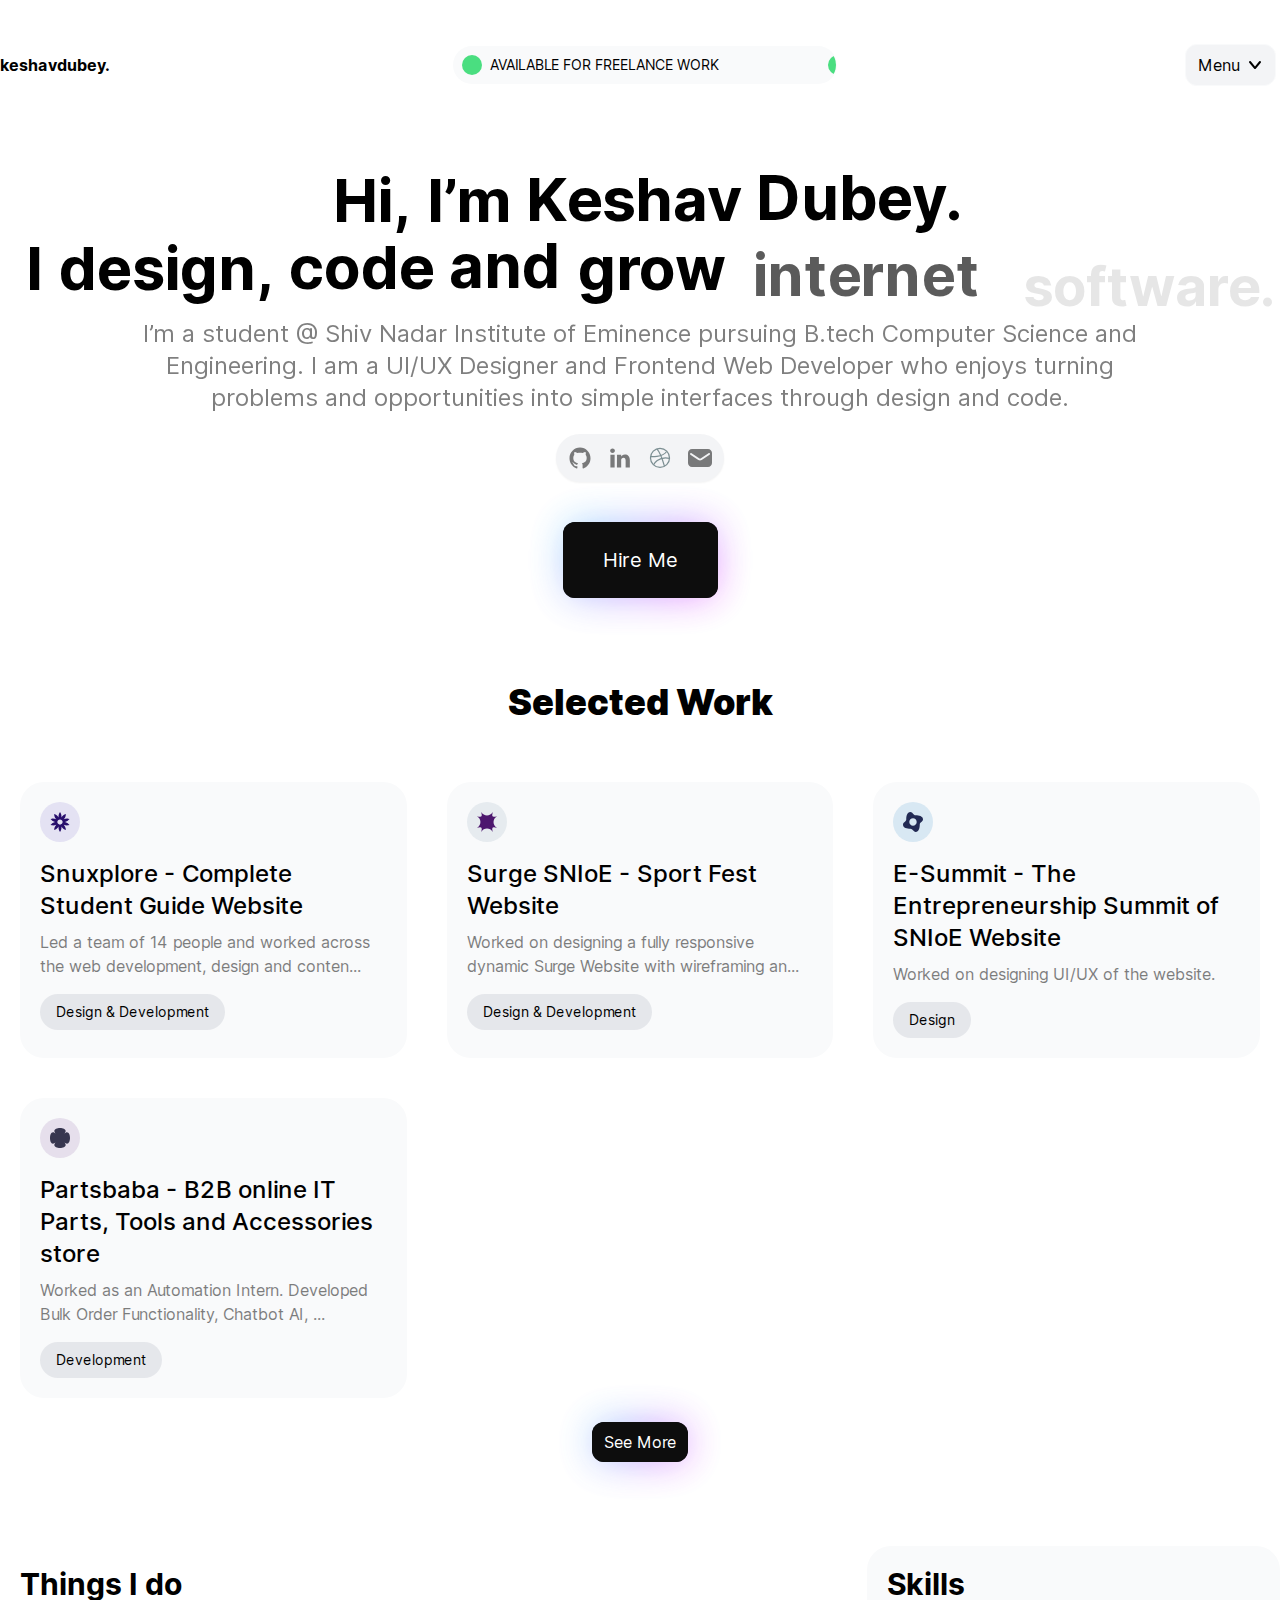
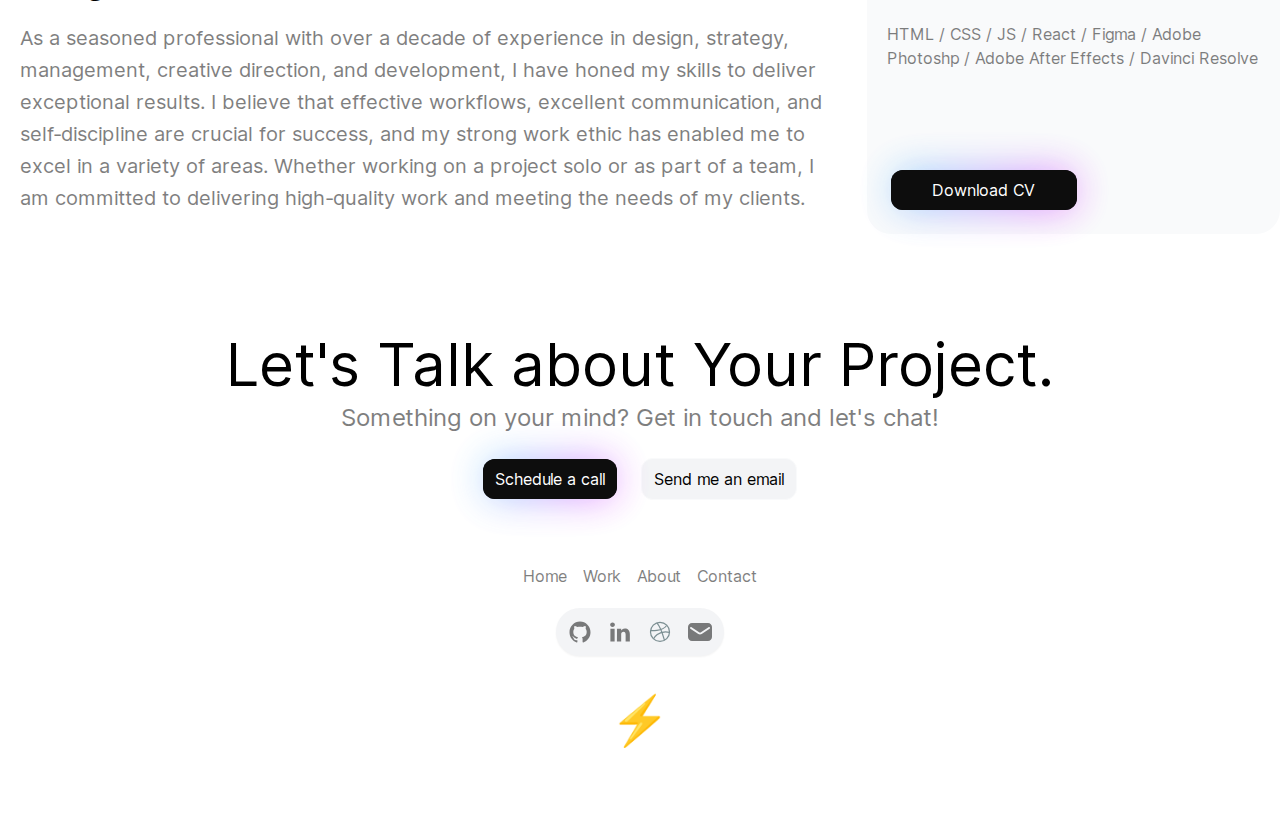
==== index.html @ 6e3e7195 "Initialising Commit" ====
<!DOCTYPE html>
<html>
  <meta http-equiv="content-type" content="text/html;charset=UTF-8" />
  <head>
    <meta charset="utf-8" />
    <meta name="viewport" content="width=device-width" />
    <title>Keshav Dubey - Design + Code</title>
    <meta property="og:title" content="Keshav Dubey" />
    <meta
      name="description"
      content="I’m a student @ Shiv Nadar Institute of Eminence pursuing B.tech Computer Science and Engineering. I am a UI/UX Designer and Frontend Web Developer who
      enjoys turning problems and opportunities into simple
      interfaces through design and code."
    />
    <meta name="next-head-count" content="5" />
    <link
      rel="preload"
      href="_next/static/media/2aaf0723e720e8b9.p.woff2"
      as="font"
      type="font/woff2"
      crossorigin="anonymous"
    />
    <link
      rel="preload"
      href="_next/static/css/9f8dbeed7d5cc88d.css"
      as="style"
    />
    <link
      rel="stylesheet"
      href="_next/static/css/9f8dbeed7d5cc88d.css"
      data-n-g=""
    />
    <noscript data-n-css=""></noscript>
    <script
      defer=""
      nomodule=""
      src="_next/static/chunks/polyfills-c67a75d1b6f99dc8.js"
    ></script>
    <script
      src="_next/static/chunks/webpack-ee7e63bc15b31913.js"
      defer=""
    ></script>
    <script
      src="_next/static/chunks/framework-3b5a00d5d7e8d93b.js"
      defer=""
    ></script>
    <script
      src="_next/static/chunks/main-a455256c0236c590.js"
      defer=""
    ></script>
    <script
      src="_next/static/chunks/pages/_app-fb32df4ef5b4a274.js"
      defer=""
    ></script>
    <script src="_next/static/chunks/346-517f8d51445f7635.js" defer=""></script>
    <script src="_next/static/chunks/491-e33d1e95df266331.js" defer=""></script>
    <script src="_next/static/chunks/419-c1e1b5a2470d8ff0.js" defer=""></script>
    <script
      src="_next/static/chunks/pages/index-503e84bb89934939.js"
      defer=""
    ></script>
    <script
      src="_next/static/gSMK7bTV89_rZ0erUIJbm/_buildManifest.js"
      defer=""
    ></script>
    <script
      src="_next/static/gSMK7bTV89_rZ0erUIJbm/_ssgManifest.js"
      defer=""
    ></script>
  </head>
  <body>
    <div id="__next">
      <main class="__className_9c9965">
        <div class="container mx-auto max-w-7xl my-10">
          <div class="flex items-center justify-between px-2 xl:px-0">
            <a class="font-bold" href="index.html">keshavdubey.</a>
            <div class="w-96 hidden md:block"></div>
            <div class="relative">
              <button
                class="m-1 px-3 py-2 rounded-xl flex items-center justify-center border border-gray-50 bg-gray-100 hover:bg-gray-200 hover:border-gray-100 active:border-gray-300 relative"
              >
                Menu<!-- -->
                <img class="h-4 ml-2" src="icons/arrow-down.svg" alt="down" />
              </button>
            </div>
          </div>
          <div class="my-5">
            <div class="mt-20">
              <div class="p-2 md:p-0 flex flex-col items-center">
                <div class="flex flex-col items-center md:hidden">
                  <div
                    class="flex flex-row items-center text-center text-2xl font-bold"
                    style="opacity: 0"
                  >
                    <span
                      class="ml-1 md:ml-1 xl:ml-4 ml-2"
                      style="
                        opacity: 0;
                        transform: translateX(10px) translateY(10px) scale(0.9)
                          translateZ(0);
                      "
                      >Hi,</span
                    ><span
                      class="ml-1 md:ml-1 xl:ml-4 ml-2"
                      style="
                        opacity: 0;
                        transform: translateX(10px) translateY(10px) scale(0.9)
                          translateZ(0);
                      "
                      >I’m</span
                    ><span
                      class="ml-1 md:ml-1 xl:ml-4 ml-2"
                      style="
                        opacity: 0;
                        transform: translateX(10px) translateY(10px) scale(0.9)
                          translateZ(0);
                      "
                      >Keshav</span
                    ><span
                      class="ml-1 md:ml-1 xl:ml-4 ml-2"
                      style="
                        opacity: 0;
                        transform: translateX(10px) translateY(10px) scale(0.9)
                          translateZ(0);
                      "
                      >Dubey.</span
                    >
                  </div>
                  <div
                    class="flex flex-row items-center text-center text-2xl font-bold"
                    style="opacity: 0"
                  >
                    <span
                      class="ml-1 md:ml-1 xl:ml-4 ml-2"
                      style="
                        opacity: 0;
                        transform: translateX(10px) translateY(10px) scale(0.9)
                          translateZ(0);
                      "
                      >I</span
                    ><span
                      class="ml-1 md:ml-1 xl:ml-4 ml-2"
                      style="
                        opacity: 0;
                        transform: translateX(10px) translateY(10px) scale(0.9)
                          translateZ(0);
                      "
                      >design,</span
                    ><span
                      class="ml-1 md:ml-1 xl:ml-4 ml-2"
                      style="
                        opacity: 0;
                        transform: translateX(10px) translateY(10px) scale(0.9)
                          translateZ(0);
                      "
                      >code</span
                    ><span
                      class="ml-1 md:ml-1 xl:ml-4 ml-2"
                      style="
                        opacity: 0;
                        transform: translateX(10px) translateY(10px) scale(0.9)
                          translateZ(0);
                      "
                      >and</span
                    >
                  </div>
                  <div
                    class="flex flex-row items-center text-center text-2xl font-bold"
                    style="opacity: 0"
                  >
                    <span
                      class="ml-1 md:ml-1 xl:ml-4 ml-2"
                      style="
                        opacity: 0;
                        transform: translateX(10px) translateY(10px) scale(0.9)
                          translateZ(0);
                      "
                      >grow</span
                    ><span
                      class="ml-1 md:ml-1 xl:ml-4 ml-2"
                      style="
                        opacity: 0;
                        transform: translateX(10px) translateY(10px) scale(0.9)
                          translateZ(0);
                      "
                      >internet</span
                    ><span
                      class="ml-1 md:ml-1 xl:ml-4 ml-2"
                      style="
                        opacity: 0;
                        transform: translateX(10px) translateY(10px) scale(0.9)
                          translateZ(0);
                      "
                      >software.</span
                    >
                  </div>
                </div>
                <div
                  class="flex flex-row items-center hidden md:flex text-center text-md md:text-2xl lg:text-3xl xl:text-6xl font-bold"
                  style="opacity: 0"
                >
                  <span
                    class="ml-1 md:ml-1 xl:ml-4 ml-2 xl:ml-4"
                    style="
                      opacity: 0;
                      transform: translateX(20px) translateY(20px) scale(0.9)
                        translateZ(0);
                    "
                    >Hi,</span
                  ><span
                    class="ml-1 md:ml-1 xl:ml-4 ml-2 xl:ml-4"
                    style="
                      opacity: 0;
                      transform: translateX(20px) translateY(20px) scale(0.9)
                        translateZ(0);
                    "
                    >I’m</span
                  ><span
                    class="ml-1 md:ml-1 xl:ml-4 ml-2 xl:ml-4"
                    style="
                      opacity: 0;
                      transform: translateX(20px) translateY(20px) scale(0.9)
                        translateZ(0);
                    "
                    >Keshav</span
                  ><span
                    class="ml-1 md:ml-1 xl:ml-4 ml-2 xl:ml-4"
                    style="
                      opacity: 0;
                      transform: translateX(20px) translateY(20px) scale(0.9)
                        translateZ(0);
                    "
                    >Dubey.</span
                  >
                </div>
                <div
                  class="flex flex-row items-center hidden md:flex xs:text-md md:mt-2 text-center text-md md:text-2xl lg:text-3xl xl:text-6xl font-bold"
                  style="opacity: 0"
                >
                  <span
                    class="ml-1 md:ml-1 xl:ml-4 ml-2 xl:ml-4"
                    style="
                      opacity: 0;
                      transform: translateX(20px) translateY(20px) scale(0.9)
                        translateZ(0);
                    "
                    >I</span
                  ><span
                    class="ml-1 md:ml-1 xl:ml-4 ml-2 xl:ml-4"
                    style="
                      opacity: 0;
                      transform: translateX(20px) translateY(20px) scale(0.9)
                        translateZ(0);
                    "
                    >design,</span
                  ><span
                    class="ml-1 md:ml-1 xl:ml-4 ml-2 xl:ml-4"
                    style="
                      opacity: 0;
                      transform: translateX(20px) translateY(20px) scale(0.9)
                        translateZ(0);
                    "
                    >code</span
                  ><span
                    class="ml-1 md:ml-1 xl:ml-4 ml-2 xl:ml-4"
                    style="
                      opacity: 0;
                      transform: translateX(20px) translateY(20px) scale(0.9)
                        translateZ(0);
                    "
                    >and</span
                  ><span
                    class="ml-1 md:ml-1 xl:ml-4 ml-2 xl:ml-4"
                    style="
                      opacity: 0;
                      transform: translateX(20px) translateY(20px) scale(0.9)
                        translateZ(0);
                    "
                    >grow</span
                  ><span
                    class="ml-1 md:ml-1 xl:ml-4 ml-2 xl:ml-4"
                    style="
                      opacity: 0;
                      transform: translateX(20px) translateY(20px) scale(0.9)
                        translateZ(0);
                    "
                    >internet</span
                  ><span
                    class="ml-1 md:ml-1 xl:ml-4 ml-2 xl:ml-4"
                    style="
                      opacity: 0;
                      transform: translateX(20px) translateY(20px) scale(0.9)
                        translateZ(0);
                    "
                    >software.</span
                  >
                </div>
                <p
                  class="mt-2 xl:mt-5 text-md sm:text-sm md:text-md xl:text-2xl w-4/5 text-center opacity-50"
                >
                  I’m a student @ Shiv Nadar Institute of Eminence pursuing
                  B.tech Computer Science and Engineering. I am a UI/UX Designer
                  and Frontend Web Developer who enjoys turning problems and
                  opportunities into simple interfaces through design and code.
                </p>
                <ul
                  class="bg-gray-100 flex items-center justify-center p-1 rounded-3xl shadow-sm mt-5"
                >
                  <!--Github-->
                  <a
                    class="p-2"
                    target="_blank"
                    href="https://github.com/itskeshavdubey"
                  >
                    <img
                      class="h-6 opacity-50 transition-opacity duration-200 ease-in-out hover:opacity-100"
                      src="icons/github.svg"
                  /></a>
                  <!--LinkedIn-->
                  <a
                    class="p-2"
                    target="_blank"
                    href="https://www.linkedin.com/in/keshavdubey2025"
                  >
                    <img
                      class="h-6 opacity-50 transition-opacity duration-200 ease-in-out hover:opacity-100"
                      src="icons/linkedin.svg"
                  /></a>
                  <!--Dribbble-->
                  <a class="p-2" target="_blank" href="https://dribbble.com/">
                    <img
                      class="h-6 opacity-50 transition-opacity duration-200 ease-in-out hover:opacity-100"
                      src="icons/dribbble.svg"
                  /></a>
                  <!--Mail-->
                  <a class="p-2" target="_blank" href="mailto:kd479@snu.edu.in"
                    ><img
                      class="h-6 opacity-50 transition-opacity duration-200 ease-in-out hover:opacity-100"
                      src="icons/mail.svg"
                  /></a>
                </ul>
                <button
                  data-cal-link="https://cal.com/keshav-dubey-kyte4n/15min"
                  class="relative gradient-border m-1 px-3 py-2 rounded-xl flex items-center justify-center bg-black hover:bg-white hover:text-black opacity-95 hover:opacity-100 text-white mt-10 px-5 py-3 md:px-10 md:py-6 text-xl"
                >
                  Hire Me
                </button>
              </div>
            </div>
            <div class="text-center mt-20 flex flex-col items-center">
              <h2 class="text-4xl font-black">Selected Work</h2>
              <div class="mt-10 grid grid-cols-1 md:grid-cols-2 lg:grid-cols-3">
                <a
                  href="https://snuxplore.com/"
                  target="_blank"
                  class="p-5 m-5 flex flex-col items-start bg-gray-50 rounded-3xl cursor-pointer hover:bg-gray-100 text-left"
                  ><div size="40" color="EAEFE6" class="go434233147">
                    <span
                      name="Shape31"
                      color="69785E"
                      size="20"
                      role="img"
                      class="go3705623518"
                      ><svg viewBox="0 0 32 32" fill="none" width="20">
                        <path
                          fill-rule="evenodd"
                          clip-rule="evenodd"
                          d="M32 16.1074L16 0L0 16.1074H15.7867L0 32H32L16.2133 16.1074H32Z"
                          fill="currentColor"
                        ></path></svg
                    ></span>
                  </div>
                  <h3 class="text-2xl mt-4 font-medium">Snuxplore</h3>
                  <p class="mt-2 opacity-50 text-md">
                    Founder & Deputy Lead | Led a team of 14 people and worked
                    across the web development, design and content teams.
                  </p>
                  <span class="mt-4 text-sm py-2 px-4 bg-gray-200 rounded-3xl"
                    >Design &amp; Development</span
                  ></a
                ><a
                  href="https://redbrickai.com/"
                  target="_blank"
                  class="p-5 m-5 flex flex-col items-start bg-gray-50 rounded-3xl cursor-pointer hover:bg-gray-100 text-left"
                  ><div size="40" color="E7F9F3" class="go3274616715">
                    <span
                      name="Shape15"
                      color="3EA884"
                      size="20"
                      role="img"
                      class="go1709401635"
                      ><svg viewBox="0 0 32 32" fill="none" width="20">
                        <g clip-path="url(#clip0_1_4226)">
                          <path
                            fill-rule="evenodd"
                            clip-rule="evenodd"
                            d="M16.2566 0.137553C16.1323 -0.0696549 15.832 -0.0696548 15.7077 0.137554L12.6898 5.16932C12.6076 5.3063 12.4371 5.3617 12.2901 5.29919L6.89094 3.00231C6.66861 2.90772 6.42566 3.08423 6.44691 3.3249L6.96294 9.16959C6.97699 9.3287 6.87158 9.47378 6.71592 9.50959L0.997836 10.8249C0.762365 10.8791 0.66957 11.1647 0.828233 11.3469L4.68114 15.772C4.78602 15.8925 4.78602 16.0718 4.68114 16.1923L0.828233 20.6174C0.66957 20.7997 0.762366 21.0853 0.997837 21.1394L6.71592 22.4547C6.87158 22.4906 6.97699 22.6357 6.96294 22.7947L6.44691 28.6394C6.42566 28.8802 6.66861 29.0566 6.89094 28.9621L12.2901 26.6651C12.4371 26.6026 12.6076 26.6581 12.6898 26.795L15.7077 31.8267C15.832 32.0341 16.1323 32.0339 16.2566 31.8267L19.2746 26.795C19.3566 26.6581 19.5272 26.6026 19.6742 26.6651L25.0734 28.9621C25.2957 29.0566 25.5387 28.8802 25.5174 28.6394L25.0014 22.7947C24.9874 22.6357 25.0928 22.4906 25.2485 22.4547L30.9666 21.1394C31.2019 21.0853 31.2947 20.7997 31.1362 20.6174L27.2832 16.1923C27.1784 16.0718 27.1784 15.8925 27.2832 15.772L31.1362 11.3469C31.2947 11.1647 31.2019 10.8791 30.9666 10.8249L25.2485 9.50959C25.0928 9.47378 24.9874 9.3287 25.0014 9.16959L25.5174 3.3249C25.5387 3.08423 25.2957 2.90772 25.0734 3.00231L19.6742 5.29919C19.5272 5.3617 19.3566 5.3063 19.2746 5.16932L16.2566 0.137553ZM16 24C20.4182 24 24 20.4182 24 16C24 11.5817 20.4182 8.00001 16 8.00001C11.5817 8.00001 8 11.5817 8 16C8 20.4182 11.5817 24 16 24Z"
                            fill="currentColor"
                          ></path>
                        </g>
                        <defs>
                          <clipPath id="clip0_1_4226">
                            <rect width="32" height="32" fill="white"></rect>
                          </clipPath>
                        </defs></svg
                    ></span>
                  </div>
                  <h3 class="text-2xl mt-4 font-medium">
                    RedbrickAI Landing Page
                  </h3>
                  <p class="mt-2 opacity-50 text-md">
                    Platform to help Healthcare AI teams build high quality
                    training datasets.
                  </p>
                  <span class="mt-4 text-sm py-2 px-4 bg-gray-200 rounded-3xl"
                    >Development</span
                  ></a
                ><a
                  href="https://react-portfolio-template.netlify.app/"
                  target="_blank"
                  class="p-5 m-5 flex flex-col items-start bg-gray-50 rounded-3xl cursor-pointer hover:bg-gray-100 text-left"
                  ><div size="40" color="F7F9FC" class="go1536865740">
                    <span
                      name="Shape1"
                      color="060A23"
                      size="20"
                      role="img"
                      class="go3903409154"
                      ><svg viewBox="0 0 32 32" fill="none" width="20">
                        <path
                          d="M16 0L19.856 9.32122L29.8565 8L23.712 16L29.8565 24L19.856 22.6787L16 32L12.144 22.6787L2.14359 24L8.28799 16L2.14359 8L12.144 9.32122L16 0Z"
                          fill="currentColor"
                        ></path></svg
                    ></span>
                  </div>
                  <h3 class="text-2xl mt-4 font-medium">
                    React Portfolio Template
                  </h3>
                  <p class="mt-2 opacity-50 text-md">
                    Landing Page For RedbrickAI
                  </p>
                  <span class="mt-4 text-sm py-2 px-4 bg-gray-200 rounded-3xl"
                    >Design &amp; Development</span
                  ></a
                ><a
                  href="https://loud.army/"
                  target="_blank"
                  class="p-5 m-5 flex flex-col items-start bg-gray-50 rounded-3xl cursor-pointer hover:bg-gray-100 text-left"
                  ><div size="40" color="E8DEF6" class="go2112464505">
                    <span
                      name="Shape52"
                      color="420790"
                      size="20"
                      role="img"
                      class="go1873409896"
                      ><svg viewBox="0 0 32 32" fill="none" width="20">
                        <g clip-path="url(#clip0_1_4369)">
                          <path
                            d="M15.9283 3.02539C15.9283 -5.62006 21.3306 6.63515 19.1734 10.3785C21.3344 6.63515 34.6509 5.18629 27.1622 9.50997C34.6509 5.18629 26.7386 16.0003 22.4166 16.0003C26.7386 16.0003 34.6509 26.8085 27.1622 22.4906C34.6509 26.8142 21.3344 25.3654 19.1734 21.6221C21.3344 25.3654 15.9283 37.6206 15.9283 28.9752C15.9283 37.6206 10.5242 25.3654 12.6832 21.6221C10.5223 25.3654 -2.79428 26.8142 4.69437 22.4906C-2.79428 26.8142 5.11815 16.0003 9.44183 16.0003C5.11815 16.0003 -2.79428 5.19202 4.69437 9.50997C-2.79428 5.18629 10.5223 6.63515 12.6832 10.3785C10.5242 6.63133 15.9283 -5.62006 15.9283 3.02539Z"
                            fill="currentColor"
                          ></path>
                        </g>
                        <defs>
                          <clipPath id="clip0_1_4369">
                            <rect width="32" height="32" fill="white"></rect>
                          </clipPath>
                        </defs></svg
                    ></span>
                  </div>
                  <h3 class="text-2xl mt-4 font-medium">Loud Army</h3>
                  <p class="mt-2 opacity-50 text-md">
                    Uploading and sharing beats with friends
                  </p>
                  <span class="mt-4 text-sm py-2 px-4 bg-gray-200 rounded-3xl"
                    >Design &amp; Development</span
                  ></a
                ><a
                  href="https://www.behance.net/gallery/76305231/Space-Minimal-PowerPoint-Presentation"
                  target="_blank"
                  class="p-5 m-5 flex flex-col items-start bg-gray-50 rounded-3xl cursor-pointer hover:bg-gray-100 text-left"
                  ><div size="40" color="D8E8F3" class="go3081674489">
                    <span
                      name="Shape57"
                      color="222A54"
                      size="20"
                      role="img"
                      class="go1627129426"
                      ><svg viewBox="0 0 32 32" fill="none" width="20">
                        <g clip-path="url(#clip0_1_4386)">
                          <path
                            fill-rule="evenodd"
                            clip-rule="evenodd"
                            d="M13.123 20.9254C4.50408 35.6915 27.5077 35.6915 18.8769 20.9254C32.0195 35.6915 35.6918 32.0257 20.9246 18.8777C35.6918 27.4969 35.6918 4.49241 20.9246 13.1236C35.6918 -0.0245627 32.0245 -3.69196 18.8769 11.0758C27.4958 -3.69196 4.49224 -3.69196 13.123 11.0758C-0.0245566 -3.69196 -3.69181 -0.0245627 11.0753 13.1236C-3.69181 4.50425 -3.69181 27.5088 11.0753 18.8777C-3.69181 32.0257 -0.0245566 35.6915 13.123 20.9254ZM16 20C18.2091 20 20 18.2091 20 16C20 13.7908 18.2091 12 16 12C13.7908 12 12 13.7908 12 16C12 18.2091 13.7908 20 16 20Z"
                            fill="currentColor"
                          ></path>
                        </g>
                        <defs>
                          <clipPath id="clip0_1_4386">
                            <rect width="32" height="32" fill="white"></rect>
                          </clipPath>
                        </defs></svg
                    ></span>
                  </div>
                  <h3 class="text-2xl mt-4 font-medium">
                    Space - Minimal PowerPoint Template
                  </h3>
                  <p class="mt-2 opacity-50 text-md">
                    Clean and Minimal Powerpoint template with high-quality
                    slides.
                  </p>
                  <span class="mt-4 text-sm py-2 px-4 bg-gray-200 rounded-3xl"
                    >Design</span
                  ></a
                ><a
                  href="https://www.behance.net/gallery/73956747/Minimal-UI-Kit-Adobe-XD"
                  target="_blank"
                  class="p-5 m-5 flex flex-col items-start bg-gray-50 rounded-3xl cursor-pointer hover:bg-gray-100 text-left"
                  ><div size="40" color="E8DEF6" class="go2112464505">
                    <span
                      name="Shape53"
                      color="420790"
                      size="20"
                      role="img"
                      class="go1873409896"
                      ><svg viewBox="0 0 32 32" fill="none" width="20">
                        <g clip-path="url(#clip0_1_4372)">
                          <path
                            d="M15.9424 10.9571C15.9424 -10.4684 22.5602 4.53765 17.2034 13.8164C22.5602 4.53765 38.8654 2.76538 20.3096 13.479C38.8654 2.76538 29.1797 15.9991 18.4643 15.9991C29.1762 15.9991 38.8654 29.233 20.3096 18.521C38.8654 29.233 22.5602 27.4606 17.2034 18.1819C22.5602 27.4606 15.9424 42.4683 15.9424 21.0411C15.9424 42.4683 9.33334 27.4606 14.6814 18.1819C9.32638 27.4606 -6.97886 29.233 11.5769 18.521C-6.97886 29.233 2.70689 15.9991 13.4222 15.9991C2.70862 15.9991 -6.97886 2.76538 11.5769 13.479C-6.97886 2.76538 9.32638 4.53765 14.6814 13.8164C9.32638 4.53765 15.9424 -10.4684 15.9424 10.9571Z"
                            fill="currentColor"
                          ></path>
                        </g>
                        <defs>
                          <clipPath id="clip0_1_4372">
                            <rect width="32" height="32" fill="white"></rect>
                          </clipPath>
                        </defs></svg
                    ></span>
                  </div>
                  <h3 class="text-2xl mt-4 font-medium">Minimal UI Kit</h3>
                  <p class="mt-2 opacity-50 text-md">Moder and Clean UI Kit.</p>
                  <span class="mt-4 text-sm py-2 px-4 bg-gray-200 rounded-3xl"
                    >Design</span
                  ></a
                >
              </div>
              <button
                class="relative gradient-border m-1 px-3 py-2 rounded-xl flex items-center justify-center bg-black hover:bg-white hover:text-black opacity-95 hover:opacity-100 text-white undefined"
              >
                See More
              </button>
            </div>
            <div
              class="mt-20 grid grid-cols-1 md:grid-cols-2 xl:grid-cols-3 gap-5"
            >
              <div class="col-span-1 xl:col-span-2 p-5 rounded-3xl">
                <h3 class="text-3xl font-bold">Things I do</h3>
                <p class="mt-5 text-xl leading-8 font-normal opacity-50">
                  As a seasoned professional with over a decade of experience in
                  design, strategy, management, creative direction, and
                  development, I have honed my skills to deliver exceptional
                  results. I believe that effective workflows, excellent
                  communication, and self-discipline are crucial for success,
                  and my strong work ethic has enabled me to excel in a variety
                  of areas. Whether working on a project solo or as part of a
                  team, I am committed to delivering high-quality work and
                  meeting the needs of my clients."
                </p>
              </div>
              <div
                class="rounded-3xl col-span-1 m-2 xl:m-0 p-5 bg-gray-50 flex flex-col justify-between"
              >
                <div>
                  <h3 class="text-3xl font-bold">Skills</h3>
                  <p class="mt-5 font-normal opacity-50">
                    HTML / CSS / JS / React / Figma / Adobe Photoshp / Adobe After Effects / Davinci Resolve
                  </p>
                </div>
                <button
                  class="relative gradient-border m-1 px-3 py-2 rounded-xl flex items-center justify-center bg-black hover:bg-white hover:text-black opacity-95 hover:opacity-100 text-white w-1/2 mt-5"
                >
                  Download CV
                </button>
              </div>
            </div>
            <div class="text-center mt-20 flex flex-col items-center">
              <h2 class="text-4xl font-black"></h2>
              <div
                class="w-full grid grid-cols-1 md:grid-cols-2 xl:grid-cols-3 justify-center gap-0 xl:gap-5 rounded-3xl mt-10"
              >
                <div
                  class="col-span-1 md:col-span-2 xl:col-span-1 mx-5 md:m-0 flex flex-col items-center"
                >
                  0
                </div>
                <div
                  class="col-span-2 xl:col-span-2 m-5 xl:m-0 h-60 md:h-96 xl:h-auto text-left"
                >
                  <div
                    class="h-full rounded-3xl overflow-hidden flex flex-col text-left"
                  >
                    <iframe
                      class="h-full w-full"
                      src=""
                      title="YouTube video player"
                      allow="accelerometer; autoplay; clipboard-write; encrypted-media; gyroscope; picture-in-picture"
                    ></iframe>
                  </div>
                </div>
              </div>
              <button
                class="relative gradient-border m-1 px-3 py-2 rounded-xl flex items-center justify-center bg-black hover:bg-white hover:text-black opacity-95 hover:opacity-100 text-white mt-10"
              >
                See More
              </button>
            </div>
            <div class="my-10 mt-20 p-5 flex flex-col items-center text-center">
              <h2 class="text-2xl md:text-3xl lg:text-4xl xl:text-6xl">
                Let&#x27;s Talk about Your Project.
              </h2>
              <p
                class="mt-2 opacity-50 text-lg md:text-md lg:text-xl xl:text-2xl"
              >
                Something on your mind? Get in touch and let&#x27;s chat!
              </p>
              <div class="flex items-center mt-5">
                <button
                  data-cal-link="/15min"
                  class="relative gradient-border m-1 px-3 py-2 rounded-xl flex items-center justify-center bg-black hover:bg-white hover:text-black opacity-95 hover:opacity-100 text-white undefined"
                >
                  Schedule a call</button
                ><button
                  class="m-1 px-3 py-2 rounded-xl flex items-center justify-center border border-gray-50 bg-gray-100 hover:bg-gray-200 hover:border-gray-100 active:border-gray-300 ml-5"
                >
                  Send me an email
                </button>
              </div>
            </div>
          </div>
          <div class="mt-10 text-center flex flex-col items-center">
            <div class="flex flex-col items-center justify-between">
              <div class="flex flex-col md:flex-row items-center">
                <a
                  class="mx-2 opacity-50 transition-opacity duration-200 ease-in-out hover:opacity-100"
                  href="index.html"
                  >Home</a
                ><a
                  class="mx-2 opacity-50 transition-opacity duration-200 ease-in-out hover:opacity-100"
                  href="work.html"
                  >Work</a
                ><a
                  class="mx-2 opacity-50 transition-opacity duration-200 ease-in-out hover:opacity-100"
                  href="about.html"
                  >About</a
                ><a
                  class="mx-2 opacity-50 transition-opacity duration-200 ease-in-out hover:opacity-100"
                  href="contact.html"
                  >Contact</a
                >
              </div>
              <ul
                class="bg-gray-100 flex items-center justify-center p-1 rounded-3xl shadow-sm mt-5"
              >
                <!--Github-->
                <a
                  class="p-2"
                  target="_blank"
                  href="https://github.com/itskeshavdubey"
                >
                  <img
                    class="h-6 opacity-50 transition-opacity duration-200 ease-in-out hover:opacity-100"
                    src="icons/github.svg"
                /></a>
                <!--LinkedIn-->
                <a
                  class="p-2"
                  target="_blank"
                  href="https://www.linkedin.com/in/keshavdubey2025"
                >
                  <img
                    class="h-6 opacity-50 transition-opacity duration-200 ease-in-out hover:opacity-100"
                    src="icons/linkedin.svg"
                /></a>
                <!--Dribbble-->
                <a class="p-2" target="_blank" href="https://dribbble.com/">
                  <img
                    class="h-6 opacity-50 transition-opacity duration-200 ease-in-out hover:opacity-100"
                    src="icons/dribbble.svg"
                /></a>
                <!--Mail-->
                <a class="p-2" target="_blank" href="mailto:kd479@snu.edu.in"
                  ><img
                    class="h-6 opacity-50 transition-opacity duration-200 ease-in-out hover:opacity-100"
                    src="icons/mail.svg"
                /></a>
              </ul>
            </div>
            <div class="text-5xl my-10 cursor-pointer">⚡</div>
          </div>
        </div>
      </main>
    </div>
    <script id="__NEXT_DATA__" type="application/json">
      {
        "props": { "pageProps": {} },
        "page": "/",
        "query": {},
        "buildId": "gSMK7bTV89_rZ0erUIJbm",
        "nextExport": true,
        "autoExport": true,
        "isFallback": false,
        "scriptLoader": []
      }
    </script>
  </body>
</html>
---- _next/static/css/9f8dbeed7d5cc88d.css ----
/*
! tailwindcss v3.2.2 | MIT License | https://tailwindcss.com
*/
*,
:after,
:before {
  box-sizing: border-box;
  border: 0 solid #e5e7eb;
}
:after,
:before {
  --tw-content: "";
}
html {
  line-height: 1.5;
  -webkit-text-size-adjust: 100%;
  -moz-tab-size: 4;
  -o-tab-size: 4;
  tab-size: 4;
  font-family: ui-sans-serif, system-ui, -apple-system, BlinkMacSystemFont,
    Segoe UI, Roboto, Helvetica Neue, Arial, Noto Sans, sans-serif,
    Apple Color Emoji, Segoe UI Emoji, Segoe UI Symbol, Noto Color Emoji;
  font-feature-settings: normal;
}
body {
  margin: 0;
  line-height: inherit;
}
hr {
  height: 0;
  color: inherit;
  border-top-width: 1px;
}
abbr:where([title]) {
  -webkit-text-decoration: underline dotted;
  text-decoration: underline dotted;
}
h1,
h2,
h3,
h4,
h5,
h6 {
  font-size: inherit;
  font-weight: inherit;
}
a {
  color: inherit;
  text-decoration: inherit;
}
b,
strong {
  font-weight: bolder;
}
code,
kbd,
pre,
samp {
  font-family: ui-monospace, SFMono-Regular, Menlo, Monaco, Consolas,
    Liberation Mono, Courier New, monospace;
  font-size: 1em;
}
small {
  font-size: 80%;
}
sub,
sup {
  font-size: 75%;
  line-height: 0;
  position: relative;
  vertical-align: baseline;
}
sub {
  bottom: -0.25em;
}
sup {
  top: -0.5em;
}
table {
  text-indent: 0;
  border-color: inherit;
  border-collapse: collapse;
}
button,
input,
optgroup,
select,
textarea {
  font-family: inherit;
  font-size: 100%;
  font-weight: inherit;
  line-height: inherit;
  color: inherit;
  margin: 0;
  padding: 0;
}
button,
select {
  text-transform: none;
}
[type="button"],
[type="reset"],
[type="submit"],
button {
  -webkit-appearance: button;
  background-color: transparent;
  background-image: none;
}
:-moz-focusring {
  outline: auto;
}
:-moz-ui-invalid {
  box-shadow: none;
}
progress {
  vertical-align: baseline;
}
::-webkit-inner-spin-button,
::-webkit-outer-spin-button {
  height: auto;
}
[type="search"] {
  -webkit-appearance: textfield;
  outline-offset: -2px;
}
::-webkit-search-decoration {
  -webkit-appearance: none;
}
::-webkit-file-upload-button {
  -webkit-appearance: button;
  font: inherit;
}
summary {
  display: list-item;
}
blockquote,
dd,
dl,
figure,
h1,
h2,
h3,
h4,
h5,
h6,
hr,
p,
pre {
  margin: 0;
}
fieldset {
  margin: 0;
}
fieldset,
legend {
  padding: 0;
}
menu,
ol,
ul {
  list-style: none;
  margin: 0;
  padding: 0;
}
textarea {
  resize: vertical;
}
input::-moz-placeholder,
textarea::-moz-placeholder {
  opacity: 1;
  color: #9ca3af;
}
input::placeholder,
textarea::placeholder {
  opacity: 1;
  color: #9ca3af;
}
[role="button"],
button {
  cursor: pointer;
}
:disabled {
  cursor: default;
}
audio,
canvas,
embed,
iframe,
img,
object,
svg,
video {
  display: block;
  vertical-align: middle;
}
img,
video {
  max-width: 100%;
  height: auto;
}
[hidden] {
  display: none;
}
*,
:after,
:before {
  --tw-border-spacing-x: 0;
  --tw-border-spacing-y: 0;
  --tw-translate-x: 0;
  --tw-translate-y: 0;
  --tw-rotate: 0;
  --tw-skew-x: 0;
  --tw-skew-y: 0;
  --tw-scale-x: 1;
  --tw-scale-y: 1;
  --tw-pan-x: ;
  --tw-pan-y: ;
  --tw-pinch-zoom: ;
  --tw-scroll-snap-strictness: proximity;
  --tw-ordinal: ;
  --tw-slashed-zero: ;
  --tw-numeric-figure: ;
  --tw-numeric-spacing: ;
  --tw-numeric-fraction: ;
  --tw-ring-inset: ;
  --tw-ring-offset-width: 0px;
  --tw-ring-offset-color: #fff;
  --tw-ring-color: rgba(59, 130, 246, 0.5);
  --tw-ring-offset-shadow: 0 0 #0000;
  --tw-ring-shadow: 0 0 #0000;
  --tw-shadow: 0 0 #0000;
  --tw-shadow-colored: 0 0 #0000;
  --tw-blur: ;
  --tw-brightness: ;
  --tw-contrast: ;
  --tw-grayscale: ;
  --tw-hue-rotate: ;
  --tw-invert: ;
  --tw-saturate: ;
  --tw-sepia: ;
  --tw-drop-shadow: ;
  --tw-backdrop-blur: ;
  --tw-backdrop-brightness: ;
  --tw-backdrop-contrast: ;
  --tw-backdrop-grayscale: ;
  --tw-backdrop-hue-rotate: ;
  --tw-backdrop-invert: ;
  --tw-backdrop-opacity: ;
  --tw-backdrop-saturate: ;
  --tw-backdrop-sepia: ;
}
::backdrop {
  --tw-border-spacing-x: 0;
  --tw-border-spacing-y: 0;
  --tw-translate-x: 0;
  --tw-translate-y: 0;
  --tw-rotate: 0;
  --tw-skew-x: 0;
  --tw-skew-y: 0;
  --tw-scale-x: 1;
  --tw-scale-y: 1;
  --tw-pan-x: ;
  --tw-pan-y: ;
  --tw-pinch-zoom: ;
  --tw-scroll-snap-strictness: proximity;
  --tw-ordinal: ;
  --tw-slashed-zero: ;
  --tw-numeric-figure: ;
  --tw-numeric-spacing: ;
  --tw-numeric-fraction: ;
  --tw-ring-inset: ;
  --tw-ring-offset-width: 0px;
  --tw-ring-offset-color: #fff;
  --tw-ring-color: rgba(59, 130, 246, 0.5);
  --tw-ring-offset-shadow: 0 0 #0000;
  --tw-ring-shadow: 0 0 #0000;
  --tw-shadow: 0 0 #0000;
  --tw-shadow-colored: 0 0 #0000;
  --tw-blur: ;
  --tw-brightness: ;
  --tw-contrast: ;
  --tw-grayscale: ;
  --tw-hue-rotate: ;
  --tw-invert: ;
  --tw-saturate: ;
  --tw-sepia: ;
  --tw-drop-shadow: ;
  --tw-backdrop-blur: ;
  --tw-backdrop-brightness: ;
  --tw-backdrop-contrast: ;
  --tw-backdrop-grayscale: ;
  --tw-backdrop-hue-rotate: ;
  --tw-backdrop-invert: ;
  --tw-backdrop-opacity: ;
  --tw-backdrop-saturate: ;
  --tw-backdrop-sepia: ;
}
.container {
  width: 100%;
}
@media (min-width: 320px) {
  .container {
    max-width: 320px;
  }
}
@media (min-width: 375px) {
  .container {
    max-width: 375px;
  }
}
@media (min-width: 640px) {
  .container {
    max-width: 640px;
  }
}
@media (min-width: 768px) {
  .container {
    max-width: 768px;
  }
}
@media (min-width: 1024px) {
  .container {
    max-width: 1024px;
  }
}
@media (min-width: 1280px) {
  .container {
    max-width: 1280px;
  }
}
@media (min-width: 1440px) {
  .container {
    max-width: 1440px;
  }
}
.visible {
  visibility: visible;
}
.absolute {
  position: absolute;
}
.relative {
  position: relative;
}
.top-14 {
  top: 3.5rem;
}
.right-0 {
  right: 0;
}
.z-10 {
  z-index: 10;
}
.col-span-1 {
  grid-column: span 1 / span 1;
}
.col-span-2 {
  grid-column: span 2 / span 2;
}
.m-2 {
  margin: 0.5rem;
}
.m-1 {
  margin: 0.25rem;
}
.m-5 {
  margin: 1.25rem;
}
.my-20 {
  margin-top: 5rem;
  margin-bottom: 5rem;
}
.my-2 {
  margin-top: 0.5rem;
  margin-bottom: 0.5rem;
}
.my-10 {
  margin-top: 2.5rem;
  margin-bottom: 2.5rem;
}
.mx-2 {
  margin-left: 0.5rem;
  margin-right: 0.5rem;
}
.mx-auto {
  margin-left: auto;
  margin-right: auto;
}
.my-5 {
  margin-top: 1.25rem;
  margin-bottom: 1.25rem;
}
.mx-5 {
  margin-left: 1.25rem;
  margin-right: 1.25rem;
}
.mt-10 {
  margin-top: 2.5rem;
}
.ml-2 {
  margin-left: 0.5rem;
}
.mt-20 {
  margin-top: 5rem;
}
.ml-1 {
  margin-left: 0.25rem;
}
.mt-2 {
  margin-top: 0.5rem;
}
.mt-5 {
  margin-top: 1.25rem;
}
.ml-10 {
  margin-left: 2.5rem;
}
.ml-5 {
  margin-left: 1.25rem;
}
.ml-4 {
  margin-left: 1rem;
}
.mr-2 {
  margin-right: 0.5rem;
}
.mt-4 {
  margin-top: 1rem;
}
.mt-1 {
  margin-top: 0.25rem;
}
.ml-0 {
  margin-left: 0;
}
.mr-1 {
  margin-right: 0.25rem;
}
.flex {
  display: flex;
}
.grid {
  display: grid;
}
.hidden {
  display: none;
}
.h-52 {
  height: 13rem;
}
.h-5 {
  height: 1.25rem;
}
.h-4 {
  height: 1rem;
}
.h-6 {
  height: 1.5rem;
}
.h-60 {
  height: 15rem;
}
.h-full {
  height: 100%;
}
.max-h-full {
  max-height: 100%;
}
.w-4\/5 {
  width: 80%;
}
.w-full {
  width: 100%;
}
.w-96 {
  width: 24rem;
}
.w-5 {
  width: 1.25rem;
}
.w-48 {
  width: 12rem;
}
.w-1\/2 {
  width: 50%;
}
.max-w-7xl {
  max-width: 80rem;
}
.grow {
  flex-grow: 1;
}
.cursor-pointer {
  cursor: pointer;
}
.grid-cols-1 {
  grid-template-columns: repeat(1, minmax(0, 1fr));
}
.flex-row {
  flex-direction: row;
}
.flex-col {
  flex-direction: column;
}
.items-start {
  align-items: flex-start;
}
.items-center {
  align-items: center;
}
.justify-center {
  justify-content: center;
}
.justify-between {
  justify-content: space-between;
}
.gap-10 {
  gap: 2.5rem;
}
.gap-0 {
  gap: 0;
}
.gap-5 {
  gap: 1.25rem;
}
.overflow-hidden {
  overflow: hidden;
}
.rounded-md {
  border-radius: 0.375rem;
}
.rounded-xl {
  border-radius: 0.75rem;
}
.rounded-3xl {
  border-radius: 1.5rem;
}
.rounded-full {
  border-radius: 9999px;
}
.rounded-lg {
  border-radius: 0.5rem;
}
.rounded-t-3xl {
  border-top-left-radius: 1.5rem;
  border-top-right-radius: 1.5rem;
}
.border-0 {
  border-width: 0;
}
.border {
  border-width: 1px;
}
.border-gray-50 {
  --tw-border-opacity: 1;
  border-color: rgb(249 250 251 / var(--tw-border-opacity));
}
.border-transparent {
  border-color: transparent;
}
.bg-gray-100 {
  --tw-bg-opacity: 1;
  background-color: rgb(243 244 246 / var(--tw-bg-opacity));
}
.bg-black {
  --tw-bg-opacity: 1;
  background-color: rgb(0 0 0 / var(--tw-bg-opacity));
}
.bg-gray-50 {
  --tw-bg-opacity: 1;
  background-color: rgb(249 250 251 / var(--tw-bg-opacity));
}
.bg-green-400 {
  --tw-bg-opacity: 1;
  background-color: rgb(74 222 128 / var(--tw-bg-opacity));
}
.bg-white {
  --tw-bg-opacity: 1;
  background-color: rgb(255 255 255 / var(--tw-bg-opacity));
}
.bg-gray-200 {
  --tw-bg-opacity: 1;
  background-color: rgb(229 231 235 / var(--tw-bg-opacity));
}
.object-cover {
  -o-object-fit: cover;
  object-fit: cover;
}
.p-5 {
  padding: 1.25rem;
}
.p-4 {
  padding: 1rem;
}
.p-2 {
  padding: 0.5rem;
}
.p-1 {
  padding: 0.25rem;
}
.px-3 {
  padding-left: 0.75rem;
  padding-right: 0.75rem;
}
.py-2 {
  padding-top: 0.5rem;
  padding-bottom: 0.5rem;
}
.px-2 {
  padding-left: 0.5rem;
  padding-right: 0.5rem;
}
.px-4 {
  padding-left: 1rem;
  padding-right: 1rem;
}
.px-5 {
  padding-left: 1.25rem;
  padding-right: 1.25rem;
}
.py-3 {
  padding-top: 0.75rem;
  padding-bottom: 0.75rem;
}
.text-left {
  text-align: left;
}
.text-center {
  text-align: center;
}
.text-2xl {
  font-size: 1.5rem;
  line-height: 2rem;
}
.text-xl {
  font-size: 1.25rem;
  line-height: 1.75rem;
}
.text-sm {
  font-size: 0.875rem;
  line-height: 1.25rem;
}
.text-6xl {
  font-size: 3.75rem;
  line-height: 1;
}
.text-3xl {
  font-size: 1.875rem;
  line-height: 2.25rem;
}
.text-xs {
  font-size: 0.75rem;
  line-height: 1rem;
}
.text-lg {
  font-size: 1.125rem;
  line-height: 1.75rem;
}
.text-5xl {
  font-size: 3rem;
  line-height: 1;
}
.text-4xl {
  font-size: 2.25rem;
  line-height: 2.5rem;
}
.font-bold {
  font-weight: 700;
}
.font-black {
  font-weight: 900;
}
.font-medium {
  font-weight: 500;
}
.font-normal {
  font-weight: 400;
}
.leading-6 {
  line-height: 1.5rem;
}
.leading-8 {
  line-height: 2rem;
}
.text-red-500 {
  --tw-text-opacity: 1;
  color: rgb(239 68 68 / var(--tw-text-opacity));
}
.text-white {
  --tw-text-opacity: 1;
  color: rgb(255 255 255 / var(--tw-text-opacity));
}
.text-black {
  --tw-text-opacity: 1;
  color: rgb(0 0 0 / var(--tw-text-opacity));
}
.opacity-50 {
  opacity: 0.5;
}
.opacity-95 {
  opacity: 0.95;
}
.shadow-lg {
  --tw-shadow: 0 10px 15px -3px rgba(0, 0, 0, 0.1),
    0 4px 6px -4px rgba(0, 0, 0, 0.1);
  --tw-shadow-colored: 0 10px 15px -3px var(--tw-shadow-color),
    0 4px 6px -4px var(--tw-shadow-color);
}
.shadow-lg,
.shadow-sm {
  box-shadow: var(--tw-ring-offset-shadow, 0 0 #0000),
    var(--tw-ring-shadow, 0 0 #0000), var(--tw-shadow);
}
.shadow-sm {
  --tw-shadow: 0 1px 2px 0 rgba(0, 0, 0, 0.05);
  --tw-shadow-colored: 0 1px 2px 0 var(--tw-shadow-color);
}
.outline-none {
  outline: 2px solid transparent;
  outline-offset: 2px;
}
.transition {
  transition-property: color, background-color, border-color,
    text-decoration-color, fill, stroke, opacity, box-shadow, transform, filter,
    -webkit-backdrop-filter;
  transition-property: color, background-color, border-color,
    text-decoration-color, fill, stroke, opacity, box-shadow, transform, filter,
    backdrop-filter;
  transition-property: color, background-color, border-color,
    text-decoration-color, fill, stroke, opacity, box-shadow, transform, filter,
    backdrop-filter, -webkit-backdrop-filter;
  transition-timing-function: cubic-bezier(0.4, 0, 0.2, 1);
  transition-duration: 0.15s;
}
.transition-opacity {
  transition-property: opacity;
  transition-timing-function: cubic-bezier(0.4, 0, 0.2, 1);
  transition-duration: 0.15s;
}
.duration-200 {
  transition-duration: 0.2s;
}
.ease-in-out {
  transition-timing-function: cubic-bezier(0.4, 0, 0.2, 1);
}
.gradient-border:before {
  content: "";
  z-index: -1;
  position: absolute;
  top: 0;
  right: 0;
  bottom: 0;
  left: 0;
  background: linear-gradient(-45deg, #e81cff, #40c9ff);
  transform: translateZ(0) scale(0.95);
  filter: blur(20px);
  opacity: 0.6;
  transition: opacity 0.3s;
  border-radius: inherit;
  transition: all 0.2s ease-in-out;
}
.gradient-border:before:hover {
  opacity: 1;
}
.gradient-border:after {
  content: "";
  z-index: -1;
  position: absolute;
  top: 0;
  right: 0;
  bottom: 0;
  left: 0;
  background: inherit;
  border-radius: inherit;
}
.first\:mt-0:first-child {
  margin-top: 0;
}
.hover\:border:hover {
  border-width: 1px;
}
.hover\:border-gray-100:hover {
  --tw-border-opacity: 1;
  border-color: rgb(243 244 246 / var(--tw-border-opacity));
}
.hover\:border-gray-200:hover {
  --tw-border-opacity: 1;
  border-color: rgb(229 231 235 / var(--tw-border-opacity));
}
.hover\:bg-black:hover {
  --tw-bg-opacity: 1;
  background-color: rgb(0 0 0 / var(--tw-bg-opacity));
}
.hover\:bg-gray-100:hover {
  --tw-bg-opacity: 1;
  background-color: rgb(243 244 246 / var(--tw-bg-opacity));
}
.hover\:bg-gray-200:hover {
  --tw-bg-opacity: 1;
  background-color: rgb(229 231 235 / var(--tw-bg-opacity));
}
.hover\:bg-white:hover {
  --tw-bg-opacity: 1;
  background-color: rgb(255 255 255 / var(--tw-bg-opacity));
}
.hover\:bg-gray-50:hover {
  --tw-bg-opacity: 1;
  background-color: rgb(249 250 251 / var(--tw-bg-opacity));
}
.hover\:bg-gray-300:hover {
  --tw-bg-opacity: 1;
  background-color: rgb(209 213 219 / var(--tw-bg-opacity));
}
.hover\:text-white:hover {
  --tw-text-opacity: 1;
  color: rgb(255 255 255 / var(--tw-text-opacity));
}
.hover\:text-black:hover {
  --tw-text-opacity: 1;
  color: rgb(0 0 0 / var(--tw-text-opacity));
}
.hover\:opacity-100:hover {
  opacity: 1;
}
.active\:border-gray-300:active {
  --tw-border-opacity: 1;
  border-color: rgb(209 213 219 / var(--tw-border-opacity));
}
.disabled\:cursor-not-allowed:disabled {
  cursor: not-allowed;
}
.disabled\:opacity-50:disabled {
  opacity: 0.5;
}
@media (min-width: 640px) {
  .sm\:text-sm {
    font-size: 0.875rem;
    line-height: 1.25rem;
  }
}
@media (min-width: 768px) {
  .md\:col-span-2 {
    grid-column: span 2 / span 2;
  }
  .md\:m-0 {
    margin: 0;
  }
  .md\:ml-2 {
    margin-left: 0.5rem;
  }
  .md\:mt-5 {
    margin-top: 1.25rem;
  }
  .md\:mt-10 {
    margin-top: 2.5rem;
  }
  .md\:ml-10 {
    margin-left: 2.5rem;
  }
  .md\:ml-1 {
    margin-left: 0.25rem;
  }
  .md\:mt-2 {
    margin-top: 0.5rem;
  }
  .md\:block {
    display: block;
  }
  .md\:flex {
    display: flex;
  }
  .md\:hidden {
    display: none;
  }
  .md\:h-96 {
    height: 24rem;
  }
  .md\:w-2\/3 {
    width: 66.666667%;
  }
  .md\:grid-cols-2 {
    grid-template-columns: repeat(2, minmax(0, 1fr));
  }
  .md\:flex-row {
    flex-direction: row;
  }
  .md\:p-0 {
    padding: 0;
  }
  .md\:px-5 {
    padding-left: 1.25rem;
    padding-right: 1.25rem;
  }
  .md\:py-3 {
    padding-top: 0.75rem;
    padding-bottom: 0.75rem;
  }
  .md\:px-10 {
    padding-left: 2.5rem;
    padding-right: 2.5rem;
  }
  .md\:py-6 {
    padding-top: 1.5rem;
    padding-bottom: 1.5rem;
  }
  .md\:text-4xl {
    font-size: 2.25rem;
    line-height: 2.5rem;
  }
  .md\:text-lg {
    font-size: 1.125rem;
    line-height: 1.75rem;
  }
  .md\:text-3xl {
    font-size: 1.875rem;
    line-height: 2.25rem;
  }
  .md\:text-2xl {
    font-size: 1.5rem;
  }
  .md\:leading-8,
  .md\:text-2xl {
    line-height: 2rem;
  }
}
@media (min-width: 1024px) {
  .lg\:grid-cols-3 {
    grid-template-columns: repeat(3, minmax(0, 1fr));
  }
  .lg\:text-4xl {
    font-size: 2.25rem;
    line-height: 2.5rem;
  }
  .lg\:text-xl {
    font-size: 1.25rem;
    line-height: 1.75rem;
  }
  .lg\:text-3xl {
    font-size: 1.875rem;
    line-height: 2.25rem;
  }
}
@media (min-width: 1280px) {
  .xl\:col-span-1 {
    grid-column: span 1 / span 1;
  }
  .xl\:col-span-2 {
    grid-column: span 2 / span 2;
  }
  .xl\:m-0 {
    margin: 0;
  }
  .xl\:ml-4 {
    margin-left: 1rem;
  }
  .xl\:mt-5 {
    margin-top: 1.25rem;
  }
  .xl\:h-auto {
    height: auto;
  }
  .xl\:grid-cols-3 {
    grid-template-columns: repeat(3, minmax(0, 1fr));
  }
  .xl\:gap-5 {
    gap: 1.25rem;
  }
  .xl\:px-8 {
    padding-left: 2rem;
    padding-right: 2rem;
  }
  .xl\:py-4 {
    padding-top: 1rem;
    padding-bottom: 1rem;
  }
  .xl\:px-0 {
    padding-left: 0;
    padding-right: 0;
  }
  .xl\:text-6xl {
    font-size: 3.75rem;
    line-height: 1;
  }
  .xl\:text-xl {
    font-size: 1.25rem;
    line-height: 1.75rem;
  }
  .xl\:text-2xl {
    font-size: 1.5rem;
    line-height: 2rem;
  }
  .xl\:leading-10 {
    line-height: 2.5rem;
  }
}
@font-face {
  font-family: __Inter_9c9965;
  font-style: normal;
  font-weight: 100 900;
  font-display: optional;
  src: url(../media/d1d9458b69004127.woff2) format("woff2");
  unicode-range: U+0460-052f, U+1c80-1c88, U+20b4, U+2de0-2dff, U+a640-a69f,
    U+fe2e-fe2f;
}
@font-face {
  font-family: __Inter_9c9965;
  font-style: normal;
  font-weight: 100 900;
  font-display: optional;
  src: url(../media/b967158bc7d7a9fb.woff2) format("woff2");
  unicode-range: U+0301, U+0400-045f, U+0490-0491, U+04b0-04b1, U+2116;
}
@font-face {
  font-family: __Inter_9c9965;
  font-style: normal;
  font-weight: 100 900;
  font-display: optional;
  src: url(../media/ae9ae6716d4f8bf8.woff2) format("woff2");
  unicode-range: U+1f??;
}
@font-face {
  font-family: __Inter_9c9965;
  font-style: normal;
  font-weight: 100 900;
  font-display: optional;
  src: url(../media/c0f5ec5bbf5913b7.woff2) format("woff2");
  unicode-range: U+0370-03ff;
}
@font-face {
  font-family: __Inter_9c9965;
  font-style: normal;
  font-weight: 100 900;
  font-display: optional;
  src: url(../media/b1db3e28af9ef94a.woff2) format("woff2");
  unicode-range: U+0102-0103, U+0110-0111, U+0128-0129, U+0168-0169, U+01a0-01a1,
    U+01af-01b0, U+1ea0-1ef9, U+20ab;
}
@font-face {
  font-family: __Inter_9c9965;
  font-style: normal;
  font-weight: 100 900;
  font-display: optional;
  src: url(../media/9c4f34569c9b36ca.woff2) format("woff2");
  unicode-range: U+0100-024f, U+0259, U+1e??, U+2020, U+20a0-20ab, U+20ad-20cf,
    U+2113, U+2c60-2c7f, U+a720-a7ff;
}
@font-face {
  font-family: __Inter_9c9965;
  font-style: normal;
  font-weight: 100 900;
  font-display: optional;
  src: url(../media/2aaf0723e720e8b9.p.woff2) format("woff2");
  unicode-range: U+00??, U+0131, U+0152-0153, U+02bb-02bc, U+02c6, U+02da,
    U+02dc, U+2000-206f, U+2074, U+20ac, U+2122, U+2191, U+2193, U+2212, U+2215,
    U+feff, U+fffd;
}
@font-face {
  font-family: __Inter_Fallback_9c9965;
  src: local("Arial");
  ascent-override: 90%;
  descent-override: 22.43%;
  line-gap-override: 0%;
  size-adjust: 107.64%;
}
.__className_9c9965 {
  font-family: __Inter_9c9965, __Inter_Fallback_9c9965;
  font-style: normal;
}
---- _next/static/css/9f8dbeed7d5cc88d.css ----
/*
! tailwindcss v3.2.2 | MIT License | https://tailwindcss.com
*/
*,
:after,
:before {
  box-sizing: border-box;
  border: 0 solid #e5e7eb;
}
:after,
:before {
  --tw-content: "";
}
html {
  line-height: 1.5;
  -webkit-text-size-adjust: 100%;
  -moz-tab-size: 4;
  -o-tab-size: 4;
  tab-size: 4;
  font-family: ui-sans-serif, system-ui, -apple-system, BlinkMacSystemFont,
    Segoe UI, Roboto, Helvetica Neue, Arial, Noto Sans, sans-serif,
    Apple Color Emoji, Segoe UI Emoji, Segoe UI Symbol, Noto Color Emoji;
  font-feature-settings: normal;
}
body {
  margin: 0;
  line-height: inherit;
}
hr {
  height: 0;
  color: inherit;
  border-top-width: 1px;
}
abbr:where([title]) {
  -webkit-text-decoration: underline dotted;
  text-decoration: underline dotted;
}
h1,
h2,
h3,
h4,
h5,
h6 {
  font-size: inherit;
  font-weight: inherit;
}
a {
  color: inherit;
  text-decoration: inherit;
}
b,
strong {
  font-weight: bolder;
}
code,
kbd,
pre,
samp {
  font-family: ui-monospace, SFMono-Regular, Menlo, Monaco, Consolas,
    Liberation Mono, Courier New, monospace;
  font-size: 1em;
}
small {
  font-size: 80%;
}
sub,
sup {
  font-size: 75%;
  line-height: 0;
  position: relative;
  vertical-align: baseline;
}
sub {
  bottom: -0.25em;
}
sup {
  top: -0.5em;
}
table {
  text-indent: 0;
  border-color: inherit;
  border-collapse: collapse;
}
button,
input,
optgroup,
select,
textarea {
  font-family: inherit;
  font-size: 100%;
  font-weight: inherit;
  line-height: inherit;
  color: inherit;
  margin: 0;
  padding: 0;
}
button,
select {
  text-transform: none;
}
[type="button"],
[type="reset"],
[type="submit"],
button {
  -webkit-appearance: button;
  background-color: transparent;
  background-image: none;
}
:-moz-focusring {
  outline: auto;
}
:-moz-ui-invalid {
  box-shadow: none;
}
progress {
  vertical-align: baseline;
}
::-webkit-inner-spin-button,
::-webkit-outer-spin-button {
  height: auto;
}
[type="search"] {
  -webkit-appearance: textfield;
  outline-offset: -2px;
}
::-webkit-search-decoration {
  -webkit-appearance: none;
}
::-webkit-file-upload-button {
  -webkit-appearance: button;
  font: inherit;
}
summary {
  display: list-item;
}
blockquote,
dd,
dl,
figure,
h1,
h2,
h3,
h4,
h5,
h6,
hr,
p,
pre {
  margin: 0;
}
fieldset {
  margin: 0;
}
fieldset,
legend {
  padding: 0;
}
menu,
ol,
ul {
  list-style: none;
  margin: 0;
  padding: 0;
}
textarea {
  resize: vertical;
}
input::-moz-placeholder,
textarea::-moz-placeholder {
  opacity: 1;
  color: #9ca3af;
}
input::placeholder,
textarea::placeholder {
  opacity: 1;
  color: #9ca3af;
}
[role="button"],
button {
  cursor: pointer;
}
:disabled {
  cursor: default;
}
audio,
canvas,
embed,
iframe,
img,
object,
svg,
video {
  display: block;
  vertical-align: middle;
}
img,
video {
  max-width: 100%;
  height: auto;
}
[hidden] {
  display: none;
}
*,
:after,
:before {
  --tw-border-spacing-x: 0;
  --tw-border-spacing-y: 0;
  --tw-translate-x: 0;
  --tw-translate-y: 0;
  --tw-rotate: 0;
  --tw-skew-x: 0;
  --tw-skew-y: 0;
  --tw-scale-x: 1;
  --tw-scale-y: 1;
  --tw-pan-x: ;
  --tw-pan-y: ;
  --tw-pinch-zoom: ;
  --tw-scroll-snap-strictness: proximity;
  --tw-ordinal: ;
  --tw-slashed-zero: ;
  --tw-numeric-figure: ;
  --tw-numeric-spacing: ;
  --tw-numeric-fraction: ;
  --tw-ring-inset: ;
  --tw-ring-offset-width: 0px;
  --tw-ring-offset-color: #fff;
  --tw-ring-color: rgba(59, 130, 246, 0.5);
  --tw-ring-offset-shadow: 0 0 #0000;
  --tw-ring-shadow: 0 0 #0000;
  --tw-shadow: 0 0 #0000;
  --tw-shadow-colored: 0 0 #0000;
  --tw-blur: ;
  --tw-brightness: ;
  --tw-contrast: ;
  --tw-grayscale: ;
  --tw-hue-rotate: ;
  --tw-invert: ;
  --tw-saturate: ;
  --tw-sepia: ;
  --tw-drop-shadow: ;
  --tw-backdrop-blur: ;
  --tw-backdrop-brightness: ;
  --tw-backdrop-contrast: ;
  --tw-backdrop-grayscale: ;
  --tw-backdrop-hue-rotate: ;
  --tw-backdrop-invert: ;
  --tw-backdrop-opacity: ;
  --tw-backdrop-saturate: ;
  --tw-backdrop-sepia: ;
}
::backdrop {
  --tw-border-spacing-x: 0;
  --tw-border-spacing-y: 0;
  --tw-translate-x: 0;
  --tw-translate-y: 0;
  --tw-rotate: 0;
  --tw-skew-x: 0;
  --tw-skew-y: 0;
  --tw-scale-x: 1;
  --tw-scale-y: 1;
  --tw-pan-x: ;
  --tw-pan-y: ;
  --tw-pinch-zoom: ;
  --tw-scroll-snap-strictness: proximity;
  --tw-ordinal: ;
  --tw-slashed-zero: ;
  --tw-numeric-figure: ;
  --tw-numeric-spacing: ;
  --tw-numeric-fraction: ;
  --tw-ring-inset: ;
  --tw-ring-offset-width: 0px;
  --tw-ring-offset-color: #fff;
  --tw-ring-color: rgba(59, 130, 246, 0.5);
  --tw-ring-offset-shadow: 0 0 #0000;
  --tw-ring-shadow: 0 0 #0000;
  --tw-shadow: 0 0 #0000;
  --tw-shadow-colored: 0 0 #0000;
  --tw-blur: ;
  --tw-brightness: ;
  --tw-contrast: ;
  --tw-grayscale: ;
  --tw-hue-rotate: ;
  --tw-invert: ;
  --tw-saturate: ;
  --tw-sepia: ;
  --tw-drop-shadow: ;
  --tw-backdrop-blur: ;
  --tw-backdrop-brightness: ;
  --tw-backdrop-contrast: ;
  --tw-backdrop-grayscale: ;
  --tw-backdrop-hue-rotate: ;
  --tw-backdrop-invert: ;
  --tw-backdrop-opacity: ;
  --tw-backdrop-saturate: ;
  --tw-backdrop-sepia: ;
}
.container {
  width: 100%;
}
@media (min-width: 320px) {
  .container {
    max-width: 320px;
  }
}
@media (min-width: 375px) {
  .container {
    max-width: 375px;
  }
}
@media (min-width: 640px) {
  .container {
    max-width: 640px;
  }
}
@media (min-width: 768px) {
  .container {
    max-width: 768px;
  }
}
@media (min-width: 1024px) {
  .container {
    max-width: 1024px;
  }
}
@media (min-width: 1280px) {
  .container {
    max-width: 1280px;
  }
}
@media (min-width: 1440px) {
  .container {
    max-width: 1440px;
  }
}
.visible {
  visibility: visible;
}
.absolute {
  position: absolute;
}
.relative {
  position: relative;
}
.top-14 {
  top: 3.5rem;
}
.right-0 {
  right: 0;
}
.z-10 {
  z-index: 10;
}
.col-span-1 {
  grid-column: span 1 / span 1;
}
.col-span-2 {
  grid-column: span 2 / span 2;
}
.m-2 {
  margin: 0.5rem;
}
.m-1 {
  margin: 0.25rem;
}
.m-5 {
  margin: 1.25rem;
}
.my-20 {
  margin-top: 5rem;
  margin-bottom: 5rem;
}
.my-2 {
  margin-top: 0.5rem;
  margin-bottom: 0.5rem;
}
.my-10 {
  margin-top: 2.5rem;
  margin-bottom: 2.5rem;
}
.mx-2 {
  margin-left: 0.5rem;
  margin-right: 0.5rem;
}
.mx-auto {
  margin-left: auto;
  margin-right: auto;
}
.my-5 {
  margin-top: 1.25rem;
  margin-bottom: 1.25rem;
}
.mx-5 {
  margin-left: 1.25rem;
  margin-right: 1.25rem;
}
.mt-10 {
  margin-top: 2.5rem;
}
.ml-2 {
  margin-left: 0.5rem;
}
.mt-20 {
  margin-top: 5rem;
}
.ml-1 {
  margin-left: 0.25rem;
}
.mt-2 {
  margin-top: 0.5rem;
}
.mt-5 {
  margin-top: 1.25rem;
}
.ml-10 {
  margin-left: 2.5rem;
}
.ml-5 {
  margin-left: 1.25rem;
}
.ml-4 {
  margin-left: 1rem;
}
.mr-2 {
  margin-right: 0.5rem;
}
.mt-4 {
  margin-top: 1rem;
}
.mt-1 {
  margin-top: 0.25rem;
}
.ml-0 {
  margin-left: 0;
}
.mr-1 {
  margin-right: 0.25rem;
}
.flex {
  display: flex;
}
.grid {
  display: grid;
}
.hidden {
  display: none;
}
.h-52 {
  height: 13rem;
}
.h-5 {
  height: 1.25rem;
}
.h-4 {
  height: 1rem;
}
.h-6 {
  height: 1.5rem;
}
.h-60 {
  height: 15rem;
}
.h-full {
  height: 100%;
}
.max-h-full {
  max-height: 100%;
}
.w-4\/5 {
  width: 80%;
}
.w-full {
  width: 100%;
}
.w-96 {
  width: 24rem;
}
.w-5 {
  width: 1.25rem;
}
.w-48 {
  width: 12rem;
}
.w-1\/2 {
  width: 50%;
}
.max-w-7xl {
  max-width: 80rem;
}
.grow {
  flex-grow: 1;
}
.cursor-pointer {
  cursor: pointer;
}
.grid-cols-1 {
  grid-template-columns: repeat(1, minmax(0, 1fr));
}
.flex-row {
  flex-direction: row;
}
.flex-col {
  flex-direction: column;
}
.items-start {
  align-items: flex-start;
}
.items-center {
  align-items: center;
}
.justify-center {
  justify-content: center;
}
.justify-between {
  justify-content: space-between;
}
.gap-10 {
  gap: 2.5rem;
}
.gap-0 {
  gap: 0;
}
.gap-5 {
  gap: 1.25rem;
}
.overflow-hidden {
  overflow: hidden;
}
.rounded-md {
  border-radius: 0.375rem;
}
.rounded-xl {
  border-radius: 0.75rem;
}
.rounded-3xl {
  border-radius: 1.5rem;
}
.rounded-full {
  border-radius: 9999px;
}
.rounded-lg {
  border-radius: 0.5rem;
}
.rounded-t-3xl {
  border-top-left-radius: 1.5rem;
  border-top-right-radius: 1.5rem;
}
.border-0 {
  border-width: 0;
}
.border {
  border-width: 1px;
}
.border-gray-50 {
  --tw-border-opacity: 1;
  border-color: rgb(249 250 251 / var(--tw-border-opacity));
}
.border-transparent {
  border-color: transparent;
}
.bg-gray-100 {
  --tw-bg-opacity: 1;
  background-color: rgb(243 244 246 / var(--tw-bg-opacity));
}
.bg-black {
  --tw-bg-opacity: 1;
  background-color: rgb(0 0 0 / var(--tw-bg-opacity));
}
.bg-gray-50 {
  --tw-bg-opacity: 1;
  background-color: rgb(249 250 251 / var(--tw-bg-opacity));
}
.bg-green-400 {
  --tw-bg-opacity: 1;
  background-color: rgb(74 222 128 / var(--tw-bg-opacity));
}
.bg-white {
  --tw-bg-opacity: 1;
  background-color: rgb(255 255 255 / var(--tw-bg-opacity));
}
.bg-gray-200 {
  --tw-bg-opacity: 1;
  background-color: rgb(229 231 235 / var(--tw-bg-opacity));
}
.object-cover {
  -o-object-fit: cover;
  object-fit: cover;
}
.p-5 {
  padding: 1.25rem;
}
.p-4 {
  padding: 1rem;
}
.p-2 {
  padding: 0.5rem;
}
.p-1 {
  padding: 0.25rem;
}
.px-3 {
  padding-left: 0.75rem;
  padding-right: 0.75rem;
}
.py-2 {
  padding-top: 0.5rem;
  padding-bottom: 0.5rem;
}
.px-2 {
  padding-left: 0.5rem;
  padding-right: 0.5rem;
}
.px-4 {
  padding-left: 1rem;
  padding-right: 1rem;
}
.px-5 {
  padding-left: 1.25rem;
  padding-right: 1.25rem;
}
.py-3 {
  padding-top: 0.75rem;
  padding-bottom: 0.75rem;
}
.text-left {
  text-align: left;
}
.text-center {
  text-align: center;
}
.text-2xl {
  font-size: 1.5rem;
  line-height: 2rem;
}
.text-xl {
  font-size: 1.25rem;
  line-height: 1.75rem;
}
.text-sm {
  font-size: 0.875rem;
  line-height: 1.25rem;
}
.text-6xl {
  font-size: 3.75rem;
  line-height: 1;
}
.text-3xl {
  font-size: 1.875rem;
  line-height: 2.25rem;
}
.text-xs {
  font-size: 0.75rem;
  line-height: 1rem;
}
.text-lg {
  font-size: 1.125rem;
  line-height: 1.75rem;
}
.text-5xl {
  font-size: 3rem;
  line-height: 1;
}
.text-4xl {
  font-size: 2.25rem;
  line-height: 2.5rem;
}
.font-bold {
  font-weight: 700;
}
.font-black {
  font-weight: 900;
}
.font-medium {
  font-weight: 500;
}
.font-normal {
  font-weight: 400;
}
.leading-6 {
  line-height: 1.5rem;
}
.leading-8 {
  line-height: 2rem;
}
.text-red-500 {
  --tw-text-opacity: 1;
  color: rgb(239 68 68 / var(--tw-text-opacity));
}
.text-white {
  --tw-text-opacity: 1;
  color: rgb(255 255 255 / var(--tw-text-opacity));
}
.text-black {
  --tw-text-opacity: 1;
  color: rgb(0 0 0 / var(--tw-text-opacity));
}
.opacity-50 {
  opacity: 0.5;
}
.opacity-95 {
  opacity: 0.95;
}
.shadow-lg {
  --tw-shadow: 0 10px 15px -3px rgba(0, 0, 0, 0.1),
    0 4px 6px -4px rgba(0, 0, 0, 0.1);
  --tw-shadow-colored: 0 10px 15px -3px var(--tw-shadow-color),
    0 4px 6px -4px var(--tw-shadow-color);
}
.shadow-lg,
.shadow-sm {
  box-shadow: var(--tw-ring-offset-shadow, 0 0 #0000),
    var(--tw-ring-shadow, 0 0 #0000), var(--tw-shadow);
}
.shadow-sm {
  --tw-shadow: 0 1px 2px 0 rgba(0, 0, 0, 0.05);
  --tw-shadow-colored: 0 1px 2px 0 var(--tw-shadow-color);
}
.outline-none {
  outline: 2px solid transparent;
  outline-offset: 2px;
}
.transition {
  transition-property: color, background-color, border-color,
    text-decoration-color, fill, stroke, opacity, box-shadow, transform, filter,
    -webkit-backdrop-filter;
  transition-property: color, background-color, border-color,
    text-decoration-color, fill, stroke, opacity, box-shadow, transform, filter,
    backdrop-filter;
  transition-property: color, background-color, border-color,
    text-decoration-color, fill, stroke, opacity, box-shadow, transform, filter,
    backdrop-filter, -webkit-backdrop-filter;
  transition-timing-function: cubic-bezier(0.4, 0, 0.2, 1);
  transition-duration: 0.15s;
}
.transition-opacity {
  transition-property: opacity;
  transition-timing-function: cubic-bezier(0.4, 0, 0.2, 1);
  transition-duration: 0.15s;
}
.duration-200 {
  transition-duration: 0.2s;
}
.ease-in-out {
  transition-timing-function: cubic-bezier(0.4, 0, 0.2, 1);
}
.gradient-border:before {
  content: "";
  z-index: -1;
  position: absolute;
  top: 0;
  right: 0;
  bottom: 0;
  left: 0;
  background: linear-gradient(-45deg, #e81cff, #40c9ff);
  transform: translateZ(0) scale(0.95);
  filter: blur(20px);
  opacity: 0.6;
  transition: opacity 0.3s;
  border-radius: inherit;
  transition: all 0.2s ease-in-out;
}
.gradient-border:before:hover {
  opacity: 1;
}
.gradient-border:after {
  content: "";
  z-index: -1;
  position: absolute;
  top: 0;
  right: 0;
  bottom: 0;
  left: 0;
  background: inherit;
  border-radius: inherit;
}
.first\:mt-0:first-child {
  margin-top: 0;
}
.hover\:border:hover {
  border-width: 1px;
}
.hover\:border-gray-100:hover {
  --tw-border-opacity: 1;
  border-color: rgb(243 244 246 / var(--tw-border-opacity));
}
.hover\:border-gray-200:hover {
  --tw-border-opacity: 1;
  border-color: rgb(229 231 235 / var(--tw-border-opacity));
}
.hover\:bg-black:hover {
  --tw-bg-opacity: 1;
  background-color: rgb(0 0 0 / var(--tw-bg-opacity));
}
.hover\:bg-gray-100:hover {
  --tw-bg-opacity: 1;
  background-color: rgb(243 244 246 / var(--tw-bg-opacity));
}
.hover\:bg-gray-200:hover {
  --tw-bg-opacity: 1;
  background-color: rgb(229 231 235 / var(--tw-bg-opacity));
}
.hover\:bg-white:hover {
  --tw-bg-opacity: 1;
  background-color: rgb(255 255 255 / var(--tw-bg-opacity));
}
.hover\:bg-gray-50:hover {
  --tw-bg-opacity: 1;
  background-color: rgb(249 250 251 / var(--tw-bg-opacity));
}
.hover\:bg-gray-300:hover {
  --tw-bg-opacity: 1;
  background-color: rgb(209 213 219 / var(--tw-bg-opacity));
}
.hover\:text-white:hover {
  --tw-text-opacity: 1;
  color: rgb(255 255 255 / var(--tw-text-opacity));
}
.hover\:text-black:hover {
  --tw-text-opacity: 1;
  color: rgb(0 0 0 / var(--tw-text-opacity));
}
.hover\:opacity-100:hover {
  opacity: 1;
}
.active\:border-gray-300:active {
  --tw-border-opacity: 1;
  border-color: rgb(209 213 219 / var(--tw-border-opacity));
}
.disabled\:cursor-not-allowed:disabled {
  cursor: not-allowed;
}
.disabled\:opacity-50:disabled {
  opacity: 0.5;
}
@media (min-width: 640px) {
  .sm\:text-sm {
    font-size: 0.875rem;
    line-height: 1.25rem;
  }
}
@media (min-width: 768px) {
  .md\:col-span-2 {
    grid-column: span 2 / span 2;
  }
  .md\:m-0 {
    margin: 0;
  }
  .md\:ml-2 {
    margin-left: 0.5rem;
  }
  .md\:mt-5 {
    margin-top: 1.25rem;
  }
  .md\:mt-10 {
    margin-top: 2.5rem;
  }
  .md\:ml-10 {
    margin-left: 2.5rem;
  }
  .md\:ml-1 {
    margin-left: 0.25rem;
  }
  .md\:mt-2 {
    margin-top: 0.5rem;
  }
  .md\:block {
    display: block;
  }
  .md\:flex {
    display: flex;
  }
  .md\:hidden {
    display: none;
  }
  .md\:h-96 {
    height: 24rem;
  }
  .md\:w-2\/3 {
    width: 66.666667%;
  }
  .md\:grid-cols-2 {
    grid-template-columns: repeat(2, minmax(0, 1fr));
  }
  .md\:flex-row {
    flex-direction: row;
  }
  .md\:p-0 {
    padding: 0;
  }
  .md\:px-5 {
    padding-left: 1.25rem;
    padding-right: 1.25rem;
  }
  .md\:py-3 {
    padding-top: 0.75rem;
    padding-bottom: 0.75rem;
  }
  .md\:px-10 {
    padding-left: 2.5rem;
    padding-right: 2.5rem;
  }
  .md\:py-6 {
    padding-top: 1.5rem;
    padding-bottom: 1.5rem;
  }
  .md\:text-4xl {
    font-size: 2.25rem;
    line-height: 2.5rem;
  }
  .md\:text-lg {
    font-size: 1.125rem;
    line-height: 1.75rem;
  }
  .md\:text-3xl {
    font-size: 1.875rem;
    line-height: 2.25rem;
  }
  .md\:text-2xl {
    font-size: 1.5rem;
  }
  .md\:leading-8,
  .md\:text-2xl {
    line-height: 2rem;
  }
}
@media (min-width: 1024px) {
  .lg\:grid-cols-3 {
    grid-template-columns: repeat(3, minmax(0, 1fr));
  }
  .lg\:text-4xl {
    font-size: 2.25rem;
    line-height: 2.5rem;
  }
  .lg\:text-xl {
    font-size: 1.25rem;
    line-height: 1.75rem;
  }
  .lg\:text-3xl {
    font-size: 1.875rem;
    line-height: 2.25rem;
  }
}
@media (min-width: 1280px) {
  .xl\:col-span-1 {
    grid-column: span 1 / span 1;
  }
  .xl\:col-span-2 {
    grid-column: span 2 / span 2;
  }
  .xl\:m-0 {
    margin: 0;
  }
  .xl\:ml-4 {
    margin-left: 1rem;
  }
  .xl\:mt-5 {
    margin-top: 1.25rem;
  }
  .xl\:h-auto {
    height: auto;
  }
  .xl\:grid-cols-3 {
    grid-template-columns: repeat(3, minmax(0, 1fr));
  }
  .xl\:gap-5 {
    gap: 1.25rem;
  }
  .xl\:px-8 {
    padding-left: 2rem;
    padding-right: 2rem;
  }
  .xl\:py-4 {
    padding-top: 1rem;
    padding-bottom: 1rem;
  }
  .xl\:px-0 {
    padding-left: 0;
    padding-right: 0;
  }
  .xl\:text-6xl {
    font-size: 3.75rem;
    line-height: 1;
  }
  .xl\:text-xl {
    font-size: 1.25rem;
    line-height: 1.75rem;
  }
  .xl\:text-2xl {
    font-size: 1.5rem;
    line-height: 2rem;
  }
  .xl\:leading-10 {
    line-height: 2.5rem;
  }
}
@font-face {
  font-family: __Inter_9c9965;
  font-style: normal;
  font-weight: 100 900;
  font-display: optional;
  src: url(../media/d1d9458b69004127.woff2) format("woff2");
  unicode-range: U+0460-052f, U+1c80-1c88, U+20b4, U+2de0-2dff, U+a640-a69f,
    U+fe2e-fe2f;
}
@font-face {
  font-family: __Inter_9c9965;
  font-style: normal;
  font-weight: 100 900;
  font-display: optional;
  src: url(../media/b967158bc7d7a9fb.woff2) format("woff2");
  unicode-range: U+0301, U+0400-045f, U+0490-0491, U+04b0-04b1, U+2116;
}
@font-face {
  font-family: __Inter_9c9965;
  font-style: normal;
  font-weight: 100 900;
  font-display: optional;
  src: url(../media/ae9ae6716d4f8bf8.woff2) format("woff2");
  unicode-range: U+1f??;
}
@font-face {
  font-family: __Inter_9c9965;
  font-style: normal;
  font-weight: 100 900;
  font-display: optional;
  src: url(../media/c0f5ec5bbf5913b7.woff2) format("woff2");
  unicode-range: U+0370-03ff;
}
@font-face {
  font-family: __Inter_9c9965;
  font-style: normal;
  font-weight: 100 900;
  font-display: optional;
  src: url(../media/b1db3e28af9ef94a.woff2) format("woff2");
  unicode-range: U+0102-0103, U+0110-0111, U+0128-0129, U+0168-0169, U+01a0-01a1,
    U+01af-01b0, U+1ea0-1ef9, U+20ab;
}
@font-face {
  font-family: __Inter_9c9965;
  font-style: normal;
  font-weight: 100 900;
  font-display: optional;
  src: url(../media/9c4f34569c9b36ca.woff2) format("woff2");
  unicode-range: U+0100-024f, U+0259, U+1e??, U+2020, U+20a0-20ab, U+20ad-20cf,
    U+2113, U+2c60-2c7f, U+a720-a7ff;
}
@font-face {
  font-family: __Inter_9c9965;
  font-style: normal;
  font-weight: 100 900;
  font-display: optional;
  src: url(../media/2aaf0723e720e8b9.p.woff2) format("woff2");
  unicode-range: U+00??, U+0131, U+0152-0153, U+02bb-02bc, U+02c6, U+02da,
    U+02dc, U+2000-206f, U+2074, U+20ac, U+2122, U+2191, U+2193, U+2212, U+2215,
    U+feff, U+fffd;
}
@font-face {
  font-family: __Inter_Fallback_9c9965;
  src: local("Arial");
  ascent-override: 90%;
  descent-override: 22.43%;
  line-gap-override: 0%;
  size-adjust: 107.64%;
}
.__className_9c9965 {
  font-family: __Inter_9c9965, __Inter_Fallback_9c9965;
  font-style: normal;
}
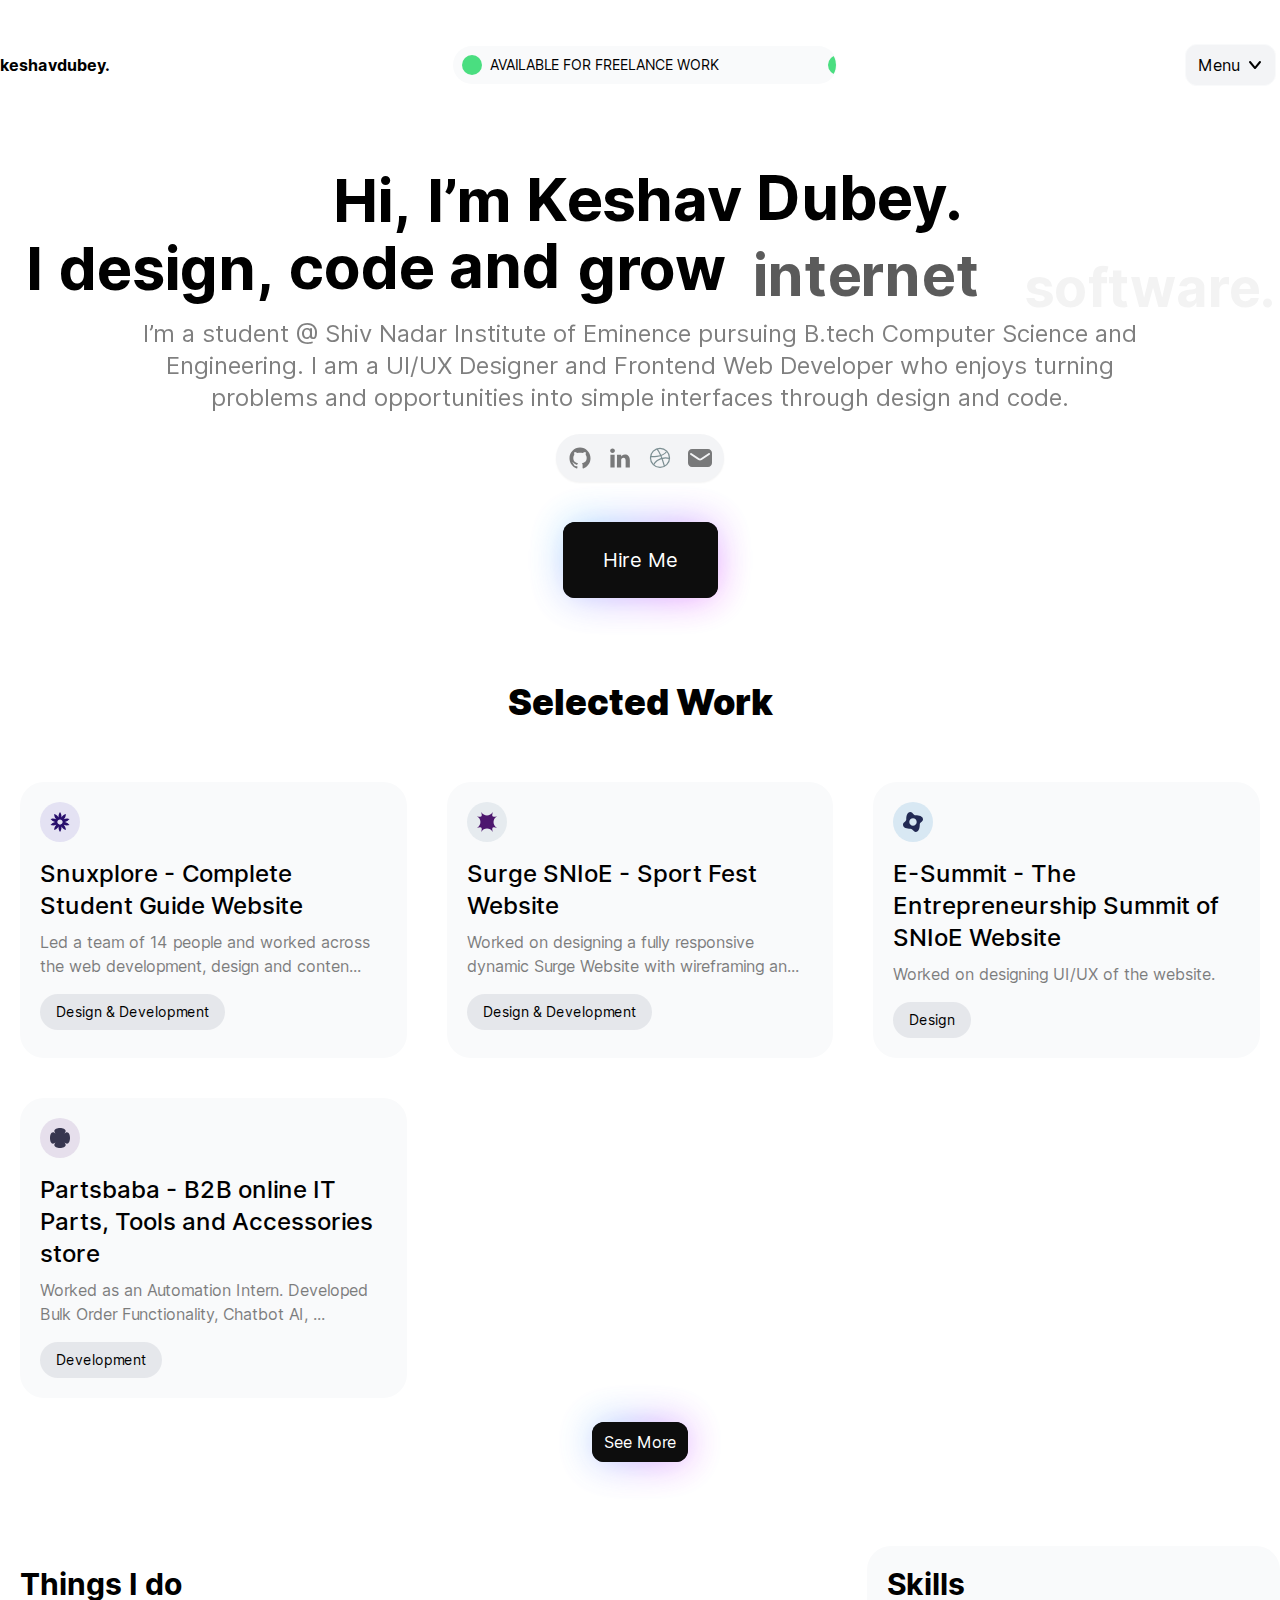
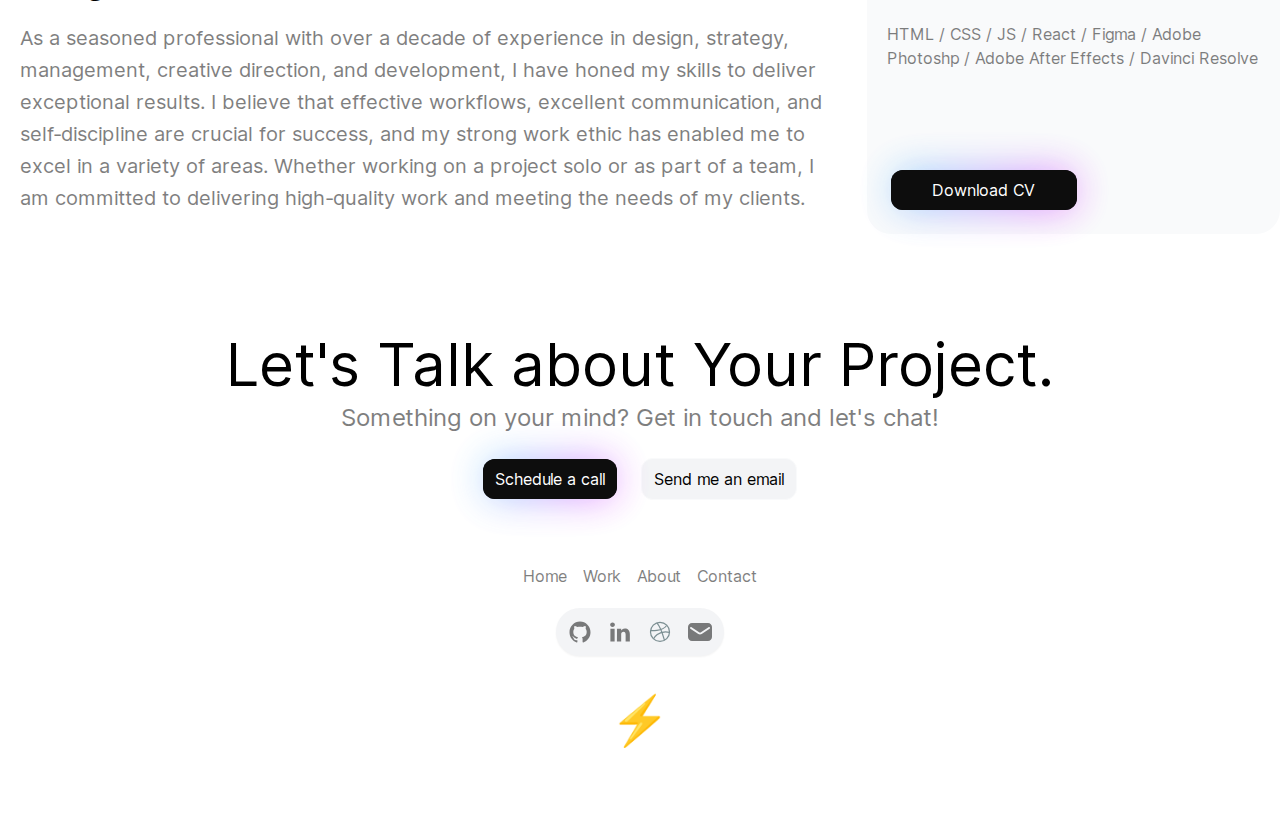
==== commit 28744392: "web update" ====
--- a/index.html
+++ b/index.html
@@ -5,6 +5,8 @@
     <meta charset="utf-8" />
     <meta name="viewport" content="width=device-width" />
     <title>Keshav Dubey - Design + Code</title>
+    <link rel="stylesheet" href="./_next/static/css/1b1cf59279a9b628.css">
+    <link rel="stylesheet" href="./_next/static/css/9f8dbeed7d5cc88d.css">
     <meta property="og:title" content="Keshav Dubey" />
     <meta
       name="description"
@@ -327,7 +329,7 @@
                       src="icons/linkedin.svg"
                   /></a>
                   <!--Dribbble-->
-                  <a class="p-2" target="_blank" href="https://dribbble.com/">
+                  <a class="p-2" target="_blank" href="https://dribbble.com/itskeashavdubey">
                     <img
                       class="h-6 opacity-50 transition-opacity duration-200 ease-in-out hover:opacity-100"
                       src="icons/dribbble.svg"
@@ -681,7 +683,7 @@
                     src="icons/linkedin.svg"
                 /></a>
                 <!--Dribbble-->
-                <a class="p-2" target="_blank" href="https://dribbble.com/">
+                <a class="p-2" target="_blank" href="https://dribbble.com/itskeashavdubey">
                   <img
                     class="h-6 opacity-50 transition-opacity duration-200 ease-in-out hover:opacity-100"
                     src="icons/dribbble.svg"
--- a/_next/static/css/1b1cf59279a9b628.css
+++ b/_next/static/css/1b1cf59279a9b628.css
@@ -0,0 +1,55 @@
+@-webkit-keyframes react-loading-skeleton {
+  to {
+    -webkit-transform: translateX(100%);
+    transform: translateX(100%);
+  }
+}
+@keyframes react-loading-skeleton {
+  to {
+    -webkit-transform: translateX(100%);
+    transform: translateX(100%);
+  }
+}
+.react-loading-skeleton {
+  --base-color: #ffffff;
+  --highlight-color: #ffffff;
+  --animation-duration: 1.5s;
+  --animation-direction: normal;
+  --pseudo-element-display: block;
+  background-color: var(--base-color);
+  width: 100%;
+  border-radius: 0.25rem;
+  display: inline-flex;
+  line-height: 1;
+  position: relative;
+  overflow: hidden;
+  z-index: 1;
+}
+.react-loading-skeleton:after {
+  content: " ";
+  display: var(--pseudo-element-display);
+  position: absolute;
+  top: 0;
+  left: 0;
+  right: 0;
+  height: 100%;
+  background-repeat: no-repeat;
+  background-image: linear-gradient(
+    90deg,
+    var(--base-color),
+    var(--highlight-color),
+    var(--base-color)
+  );
+  -webkit-transform: translateX(-100%);
+  transform: translateX(-100%);
+  -webkit-animation-name: react-loading-skeleton;
+  animation-name: react-loading-skeleton;
+  -webkit-animation-direction: var(--animation-direction);
+  animation-direction: var(--animation-direction);
+  -webkit-animation-duration: var(--animation-duration);
+  animation-duration: var(--animation-duration);
+  -webkit-animation-timing-function: ease-in-out;
+  animation-timing-function: ease-in-out;
+  -webkit-animation-iteration-count: infinite;
+  animation-iteration-count: infinite;
+}
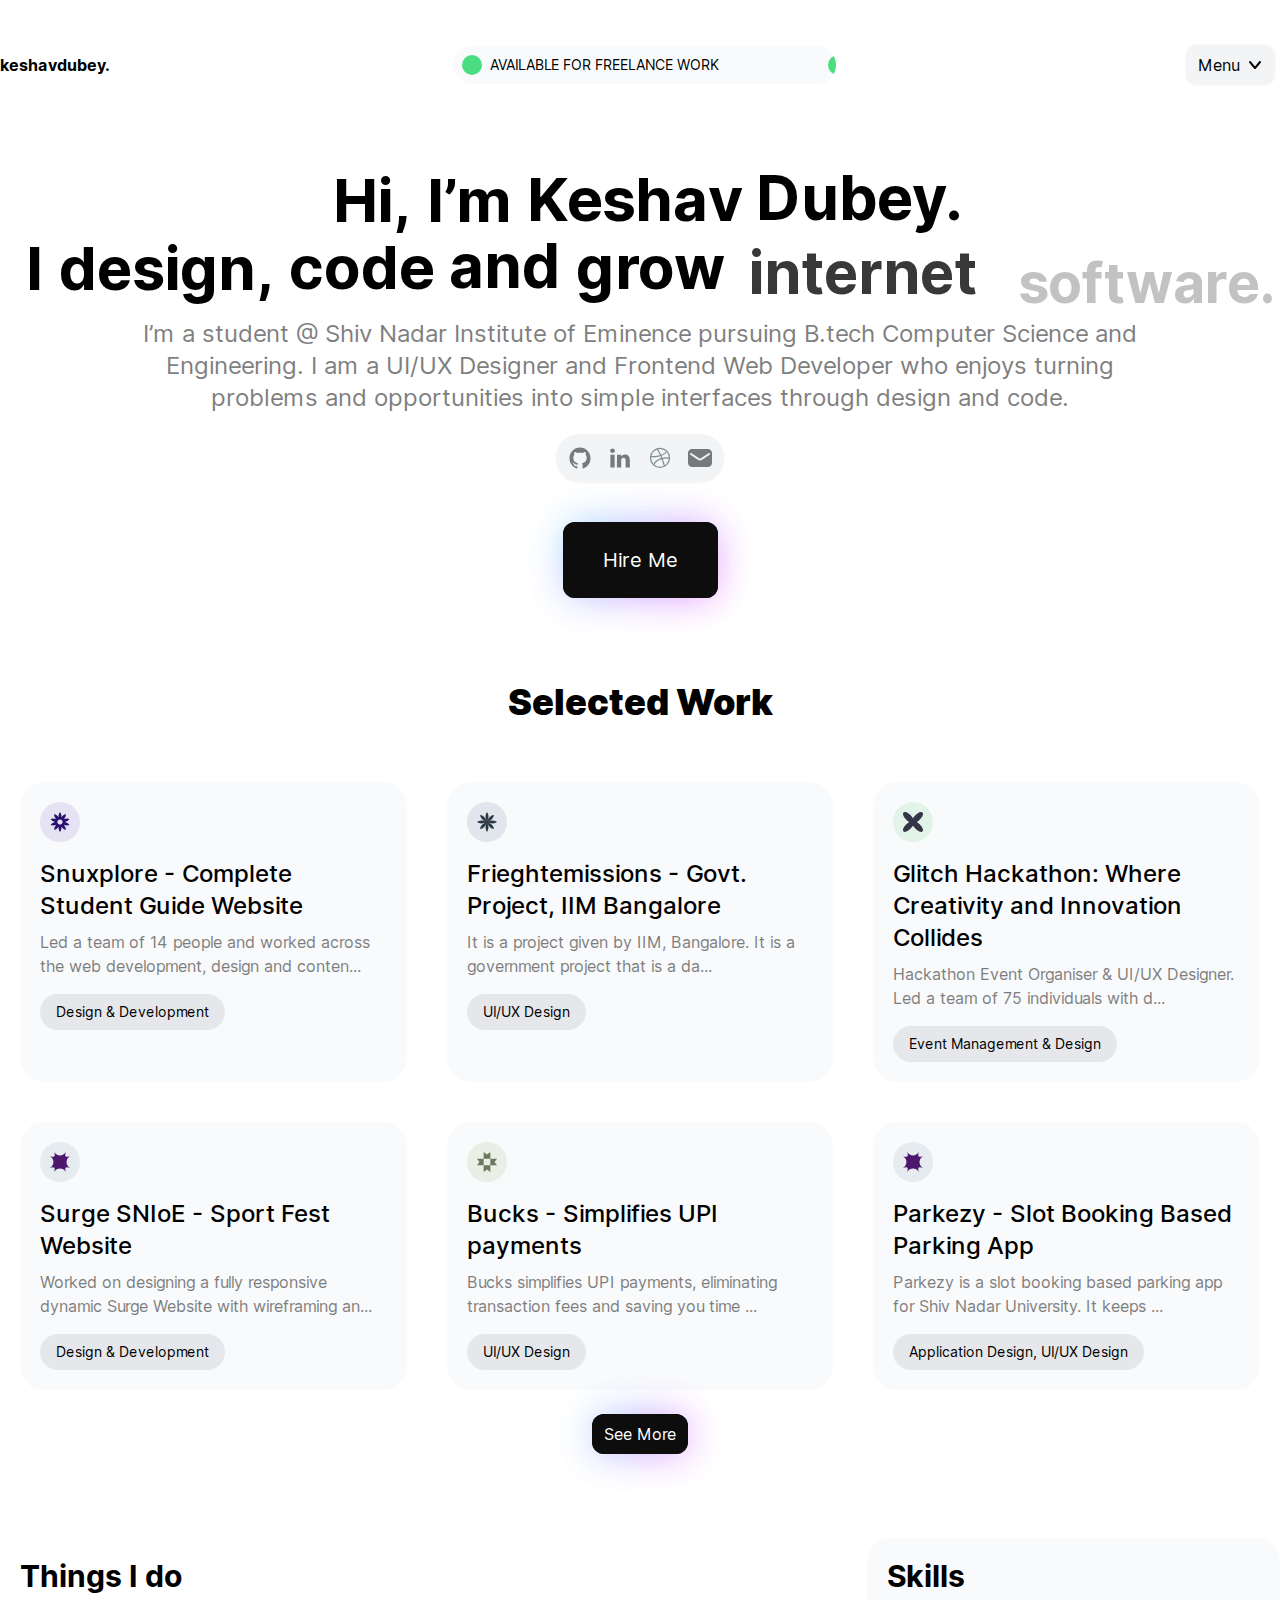
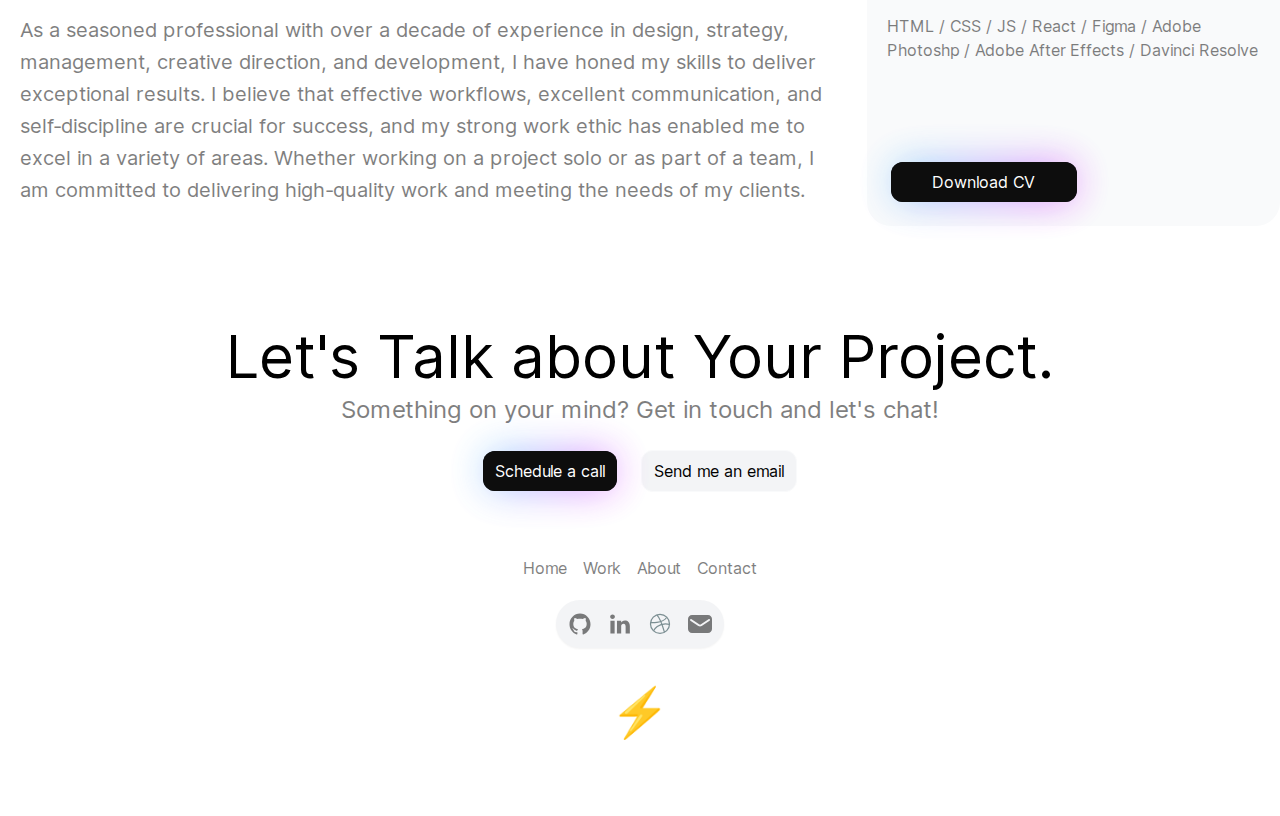
==== commit c72bc64d: "work update commit" ====
--- a/index.html
+++ b/index.html
@@ -1,107 +1,59 @@
 <!DOCTYPE html>
 <html>
-  <meta http-equiv="content-type" content="text/html;charset=UTF-8" />
-  <head>
+<meta http-equiv="content-type" content="text/html;charset=UTF-8" />
+
+<head>
     <meta charset="utf-8" />
     <meta name="viewport" content="width=device-width" />
     <title>Keshav Dubey - Design + Code</title>
-    <link rel="stylesheet" href="./_next/static/css/1b1cf59279a9b628.css">
-    <link rel="stylesheet" href="./_next/static/css/9f8dbeed7d5cc88d.css">
+    <link rel="stylesheet" href="./_next/static/css/1b1cf59279a9b628.css" />
+    <link rel="stylesheet" href="./_next/static/css/9f8dbeed7d5cc88d.css" />
     <meta property="og:title" content="Keshav Dubey" />
-    <meta
-      name="description"
-      content="I’m a student @ Shiv Nadar Institute of Eminence pursuing B.tech Computer Science and Engineering. I am a UI/UX Designer and Frontend Web Developer who
+    <meta name="description" content="I’m a student @ Shiv Nadar Institute of Eminence pursuing B.tech Computer Science and Engineering. I am a UI/UX Designer and Frontend Web Developer who
       enjoys turning problems and opportunities into simple
-      interfaces through design and code."
-    />
+      interfaces through design and code." />
     <meta name="next-head-count" content="5" />
-    <link
-      rel="preload"
-      href="_next/static/media/2aaf0723e720e8b9.p.woff2"
-      as="font"
-      type="font/woff2"
-      crossorigin="anonymous"
-    />
-    <link
-      rel="preload"
-      href="_next/static/css/9f8dbeed7d5cc88d.css"
-      as="style"
-    />
-    <link
-      rel="stylesheet"
-      href="_next/static/css/9f8dbeed7d5cc88d.css"
-      data-n-g=""
-    />
+    <link rel="preload" href="_next/static/media/2aaf0723e720e8b9.p.woff2" as="font" type="font/woff2" crossorigin="anonymous" />
+    <link rel="preload" href="_next/static/css/9f8dbeed7d5cc88d.css" as="style" />
+    <link rel="stylesheet" href="_next/static/css/9f8dbeed7d5cc88d.css" data-n-g="" />
     <noscript data-n-css=""></noscript>
-    <script
-      defer=""
-      nomodule=""
-      src="_next/static/chunks/polyfills-c67a75d1b6f99dc8.js"
-    ></script>
-    <script
-      src="_next/static/chunks/webpack-ee7e63bc15b31913.js"
-      defer=""
-    ></script>
-    <script
-      src="_next/static/chunks/framework-3b5a00d5d7e8d93b.js"
-      defer=""
-    ></script>
-    <script
-      src="_next/static/chunks/main-a455256c0236c590.js"
-      defer=""
-    ></script>
-    <script
-      src="_next/static/chunks/pages/_app-fb32df4ef5b4a274.js"
-      defer=""
-    ></script>
+    <script defer="" nomodule="" src="_next/static/chunks/polyfills-c67a75d1b6f99dc8.js"></script>
+    <script src="_next/static/chunks/webpack-ee7e63bc15b31913.js" defer=""></script>
+    <script src="_next/static/chunks/framework-3b5a00d5d7e8d93b.js" defer=""></script>
+    <script src="_next/static/chunks/main-a455256c0236c590.js" defer=""></script>
+    <script src="_next/static/chunks/pages/_app-fb32df4ef5b4a274.js" defer=""></script>
     <script src="_next/static/chunks/346-517f8d51445f7635.js" defer=""></script>
     <script src="_next/static/chunks/491-e33d1e95df266331.js" defer=""></script>
     <script src="_next/static/chunks/419-c1e1b5a2470d8ff0.js" defer=""></script>
-    <script
-      src="_next/static/chunks/pages/index-503e84bb89934939.js"
-      defer=""
-    ></script>
-    <script
-      src="_next/static/gSMK7bTV89_rZ0erUIJbm/_buildManifest.js"
-      defer=""
-    ></script>
-    <script
-      src="_next/static/gSMK7bTV89_rZ0erUIJbm/_ssgManifest.js"
-      defer=""
-    ></script>
-  </head>
-  <body>
+    <script src="_next/static/chunks/pages/index-503e84bb89934939.js" defer=""></script>
+    <script src="_next/static/gSMK7bTV89_rZ0erUIJbm/_buildManifest.js" defer=""></script>
+    <script src="_next/static/gSMK7bTV89_rZ0erUIJbm/_ssgManifest.js" defer=""></script>
+</head>
+
+<body>
     <div id="__next">
-      <main class="__className_9c9965">
-        <div class="container mx-auto max-w-7xl my-10">
-          <div class="flex items-center justify-between px-2 xl:px-0">
-            <a class="font-bold" href="index.html">keshavdubey.</a>
-            <div class="w-96 hidden md:block"></div>
-            <div class="relative">
-              <button
-                class="m-1 px-3 py-2 rounded-xl flex items-center justify-center border border-gray-50 bg-gray-100 hover:bg-gray-200 hover:border-gray-100 active:border-gray-300 relative"
-              >
+        <main class="__className_9c9965">
+            <div class="container mx-auto max-w-7xl my-10">
+                <div class="flex items-center justify-between px-2 xl:px-0">
+                    <a class="font-bold" href="index.html">keshavdubey.</a>
+                    <div class="w-96 hidden md:block"></div>
+                    <div class="relative">
+                        <button class="m-1 px-3 py-2 rounded-xl flex items-center justify-center border border-gray-50 bg-gray-100 hover:bg-gray-200 hover:border-gray-100 active:border-gray-300 relative">
                 Menu<!-- -->
                 <img class="h-4 ml-2" src="icons/arrow-down.svg" alt="down" />
               </button>
-            </div>
-          </div>
-          <div class="my-5">
-            <div class="mt-20">
-              <div class="p-2 md:p-0 flex flex-col items-center">
-                <div class="flex flex-col items-center md:hidden">
-                  <div
-                    class="flex flex-row items-center text-center text-2xl font-bold"
-                    style="opacity: 0"
-                  >
-                    <span
-                      class="ml-1 md:ml-1 xl:ml-4 ml-2"
-                      style="
-                        opacity: 0;
-                        transform: translateX(10px) translateY(10px) scale(0.9)
-                          translateZ(0);
-                      "
-                      >Hi,</span
+                    </div>
+                </div>
+                <div class="my-5">
+                    <div class="mt-20">
+                        <div class="p-2 md:p-0 flex flex-col items-center">
+                            <div class="flex flex-col items-center md:hidden">
+                                <div class="flex flex-row items-center text-center text-2xl font-bold" style="opacity: 0;">
+                                    <span class="ml-1 md:ml-1 xl:ml-4 ml-2" style="
+                        opacity: 0;
+                        transform: translateX(10px) translateY(10px) scale(0.9)
+                          translateZ(0);
+                      ">Hi,</span
                     ><span
                       class="ml-1 md:ml-1 xl:ml-4 ml-2"
                       style="
@@ -130,7 +82,7 @@
                   </div>
                   <div
                     class="flex flex-row items-center text-center text-2xl font-bold"
-                    style="opacity: 0"
+                    style="opacity: 0;"
                   >
                     <span
                       class="ml-1 md:ml-1 xl:ml-4 ml-2"
@@ -168,7 +120,7 @@
                   </div>
                   <div
                     class="flex flex-row items-center text-center text-2xl font-bold"
-                    style="opacity: 0"
+                    style="opacity: 0;"
                   >
                     <span
                       class="ml-1 md:ml-1 xl:ml-4 ml-2"
@@ -199,7 +151,7 @@
                 </div>
                 <div
                   class="flex flex-row items-center hidden md:flex text-center text-md md:text-2xl lg:text-3xl xl:text-6xl font-bold"
-                  style="opacity: 0"
+                  style="opacity: 0;"
                 >
                   <span
                     class="ml-1 md:ml-1 xl:ml-4 ml-2 xl:ml-4"
@@ -237,7 +189,7 @@
                 </div>
                 <div
                   class="flex flex-row items-center hidden md:flex xs:text-md md:mt-2 text-center text-md md:text-2xl lg:text-3xl xl:text-6xl font-bold"
-                  style="opacity: 0"
+                  style="opacity: 0;"
                 >
                   <span
                     class="ml-1 md:ml-1 xl:ml-4 ml-2 xl:ml-4"
@@ -329,7 +281,11 @@
                       src="icons/linkedin.svg"
                   /></a>
                   <!--Dribbble-->
-                  <a class="p-2" target="_blank" href="https://dribbble.com/itskeashavdubey">
+                  <a
+                    class="p-2"
+                    target="_blank"
+                    href="https://dribbble.com/itskeashavdubey"
+                  >
                     <img
                       class="h-6 opacity-50 transition-opacity duration-200 ease-in-out hover:opacity-100"
                       src="icons/dribbble.svg"
@@ -371,14 +327,12 @@
                           fill="currentColor"
                         ></path></svg
                     ></span>
-                  </div>
-                  <h3 class="text-2xl mt-4 font-medium">Snuxplore</h3>
-                  <p class="mt-2 opacity-50 text-md">
-                    Founder & Deputy Lead | Led a team of 14 people and worked
-                    across the web development, design and content teams.
-                  </p>
-                  <span class="mt-4 text-sm py-2 px-4 bg-gray-200 rounded-3xl"
-                    >Design &amp; Development</span
+                                </div>
+                                <h3 class="text-2xl mt-4 font-medium">Snuxplore</h3>
+                                <p class="mt-2 opacity-50 text-md">
+                                    Founder & Deputy Lead | Led a team of 14 people and worked across the web development, design and content teams.
+                                </p>
+                                <span class="mt-4 text-sm py-2 px-4 bg-gray-200 rounded-3xl">Design &amp; Development</span
                   ></a
                 ><a
                   href="https://redbrickai.com/"
@@ -406,16 +360,14 @@
                           </clipPath>
                         </defs></svg
                     ></span>
-                  </div>
-                  <h3 class="text-2xl mt-4 font-medium">
-                    RedbrickAI Landing Page
-                  </h3>
-                  <p class="mt-2 opacity-50 text-md">
-                    Platform to help Healthcare AI teams build high quality
-                    training datasets.
-                  </p>
-                  <span class="mt-4 text-sm py-2 px-4 bg-gray-200 rounded-3xl"
-                    >Development</span
+                            </div>
+                            <h3 class="text-2xl mt-4 font-medium">
+                                RedbrickAI Landing Page
+                            </h3>
+                            <p class="mt-2 opacity-50 text-md">
+                                Platform to help Healthcare AI teams build high quality training datasets.
+                            </p>
+                            <span class="mt-4 text-sm py-2 px-4 bg-gray-200 rounded-3xl">Development</span
                   ></a
                 ><a
                   href="https://react-portfolio-template.netlify.app/"
@@ -434,15 +386,14 @@
                           fill="currentColor"
                         ></path></svg
                     ></span>
-                  </div>
-                  <h3 class="text-2xl mt-4 font-medium">
-                    React Portfolio Template
-                  </h3>
-                  <p class="mt-2 opacity-50 text-md">
-                    Landing Page For RedbrickAI
-                  </p>
-                  <span class="mt-4 text-sm py-2 px-4 bg-gray-200 rounded-3xl"
-                    >Design &amp; Development</span
+                        </div>
+                        <h3 class="text-2xl mt-4 font-medium">
+                            React Portfolio Template
+                        </h3>
+                        <p class="mt-2 opacity-50 text-md">
+                            Landing Page For RedbrickAI
+                        </p>
+                        <span class="mt-4 text-sm py-2 px-4 bg-gray-200 rounded-3xl">Design &amp; Development</span
                   ></a
                 ><a
                   href="https://loud.army/"
@@ -468,13 +419,12 @@
                           </clipPath>
                         </defs></svg
                     ></span>
-                  </div>
-                  <h3 class="text-2xl mt-4 font-medium">Loud Army</h3>
-                  <p class="mt-2 opacity-50 text-md">
-                    Uploading and sharing beats with friends
-                  </p>
-                  <span class="mt-4 text-sm py-2 px-4 bg-gray-200 rounded-3xl"
-                    >Design &amp; Development</span
+                    </div>
+                    <h3 class="text-2xl mt-4 font-medium">Loud Army</h3>
+                    <p class="mt-2 opacity-50 text-md">
+                        Uploading and sharing beats with friends
+                    </p>
+                    <span class="mt-4 text-sm py-2 px-4 bg-gray-200 rounded-3xl">Design &amp; Development</span
                   ></a
                 ><a
                   href="https://www.behance.net/gallery/76305231/Space-Minimal-PowerPoint-Presentation"
@@ -502,16 +452,14 @@
                           </clipPath>
                         </defs></svg
                     ></span>
-                  </div>
-                  <h3 class="text-2xl mt-4 font-medium">
+                </div>
+                <h3 class="text-2xl mt-4 font-medium">
                     Space - Minimal PowerPoint Template
-                  </h3>
-                  <p class="mt-2 opacity-50 text-md">
-                    Clean and Minimal Powerpoint template with high-quality
-                    slides.
-                  </p>
-                  <span class="mt-4 text-sm py-2 px-4 bg-gray-200 rounded-3xl"
-                    >Design</span
+                </h3>
+                <p class="mt-2 opacity-50 text-md">
+                    Clean and Minimal Powerpoint template with high-quality slides.
+                </p>
+                <span class="mt-4 text-sm py-2 px-4 bg-gray-200 rounded-3xl">Design</span
                   ></a
                 ><a
                   href="https://www.behance.net/gallery/73956747/Minimal-UI-Kit-Adobe-XD"
@@ -537,11 +485,10 @@
                           </clipPath>
                         </defs></svg
                     ></span>
-                  </div>
-                  <h3 class="text-2xl mt-4 font-medium">Minimal UI Kit</h3>
-                  <p class="mt-2 opacity-50 text-md">Moder and Clean UI Kit.</p>
-                  <span class="mt-4 text-sm py-2 px-4 bg-gray-200 rounded-3xl"
-                    >Design</span
+            </div>
+            <h3 class="text-2xl mt-4 font-medium">Minimal UI Kit</h3>
+            <p class="mt-2 opacity-50 text-md">Moder and Clean UI Kit.</p>
+            <span class="mt-4 text-sm py-2 px-4 bg-gray-200 rounded-3xl">Design</span
                   ></a
                 >
               </div>
@@ -574,7 +521,8 @@
                 <div>
                   <h3 class="text-3xl font-bold">Skills</h3>
                   <p class="mt-5 font-normal opacity-50">
-                    HTML / CSS / JS / React / Figma / Adobe Photoshp / Adobe After Effects / Davinci Resolve
+                    HTML / CSS / JS / React / Figma / Adobe Photoshp / Adobe
+                    After Effects / Davinci Resolve
                   </p>
                 </div>
                 <button
@@ -683,7 +631,11 @@
                     src="icons/linkedin.svg"
                 /></a>
                 <!--Dribbble-->
-                <a class="p-2" target="_blank" href="https://dribbble.com/itskeashavdubey">
+                <a
+                  class="p-2"
+                  target="_blank"
+                  href="https://dribbble.com/itskeashavdubey"
+                >
                   <img
                     class="h-6 opacity-50 transition-opacity duration-200 ease-in-out hover:opacity-100"
                     src="icons/dribbble.svg"
@@ -714,4 +666,4 @@
       }
     </script>
   </body>
-</html>
+</html>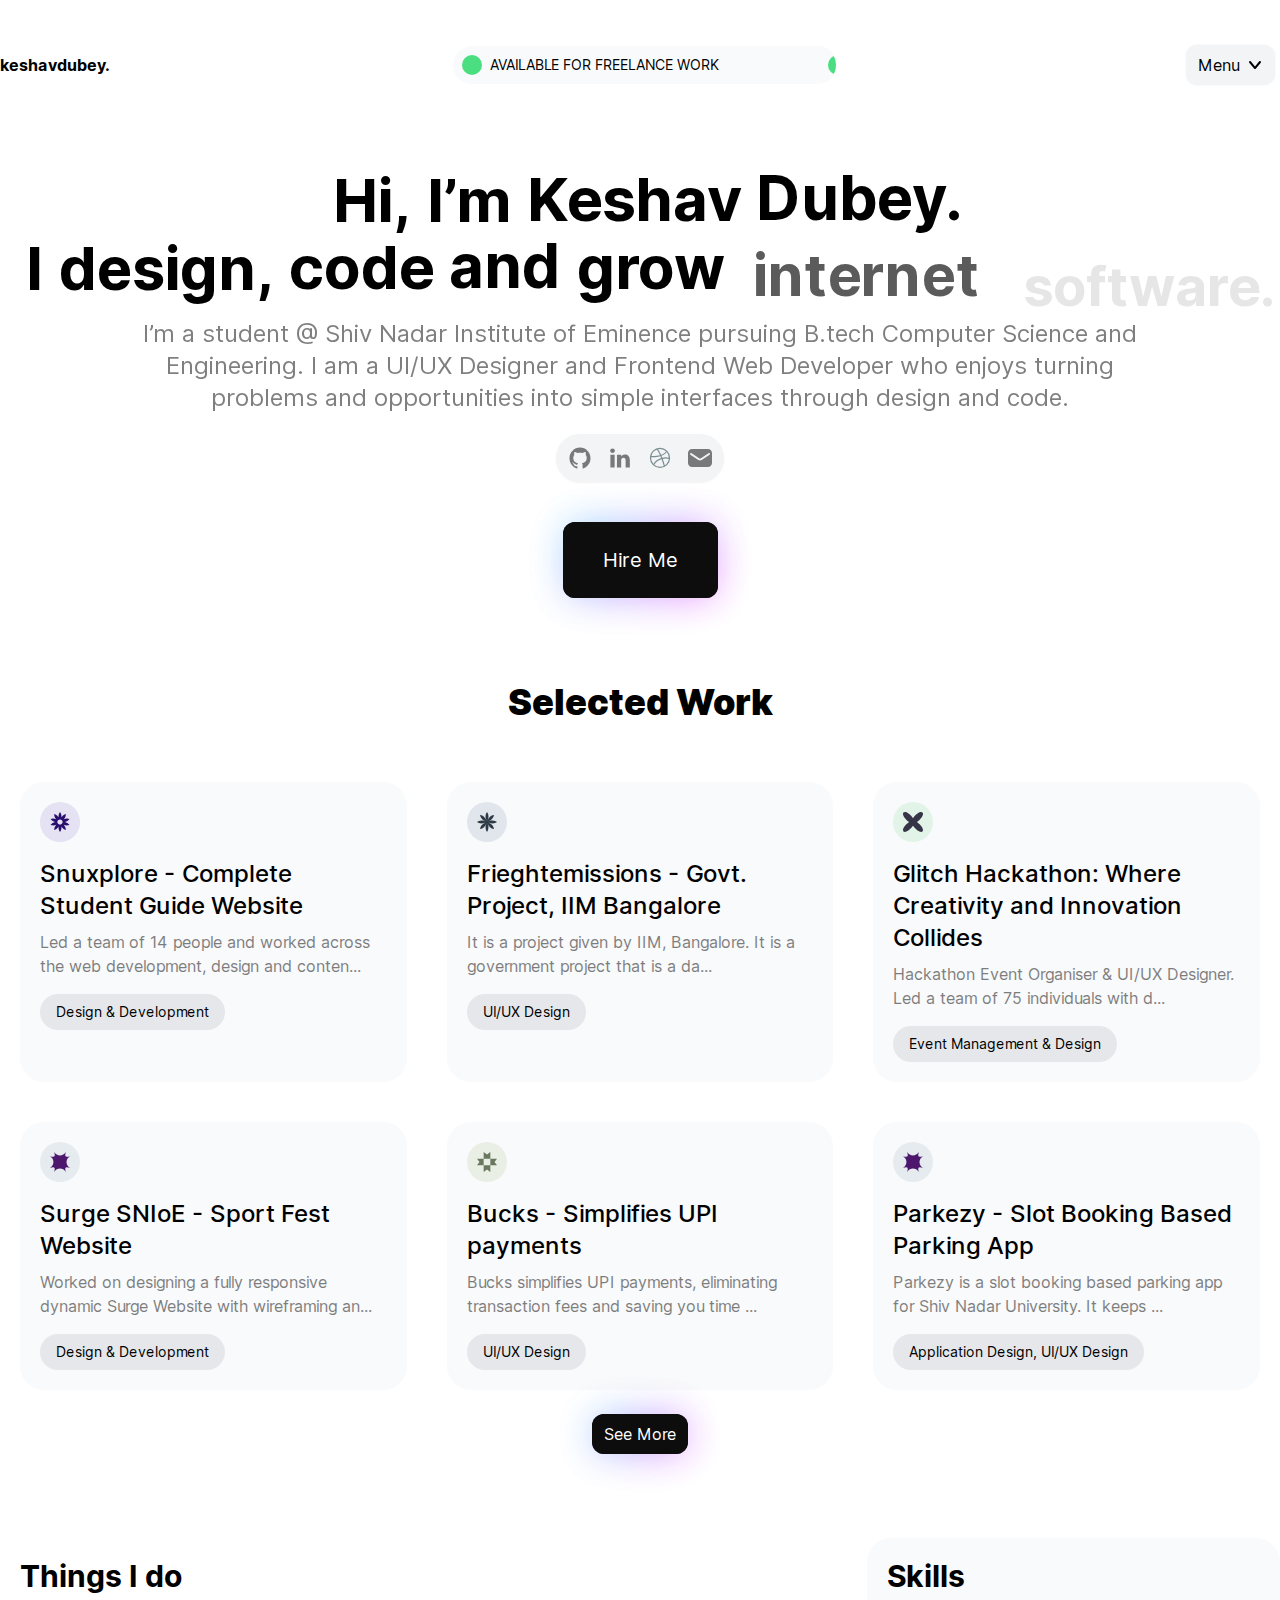
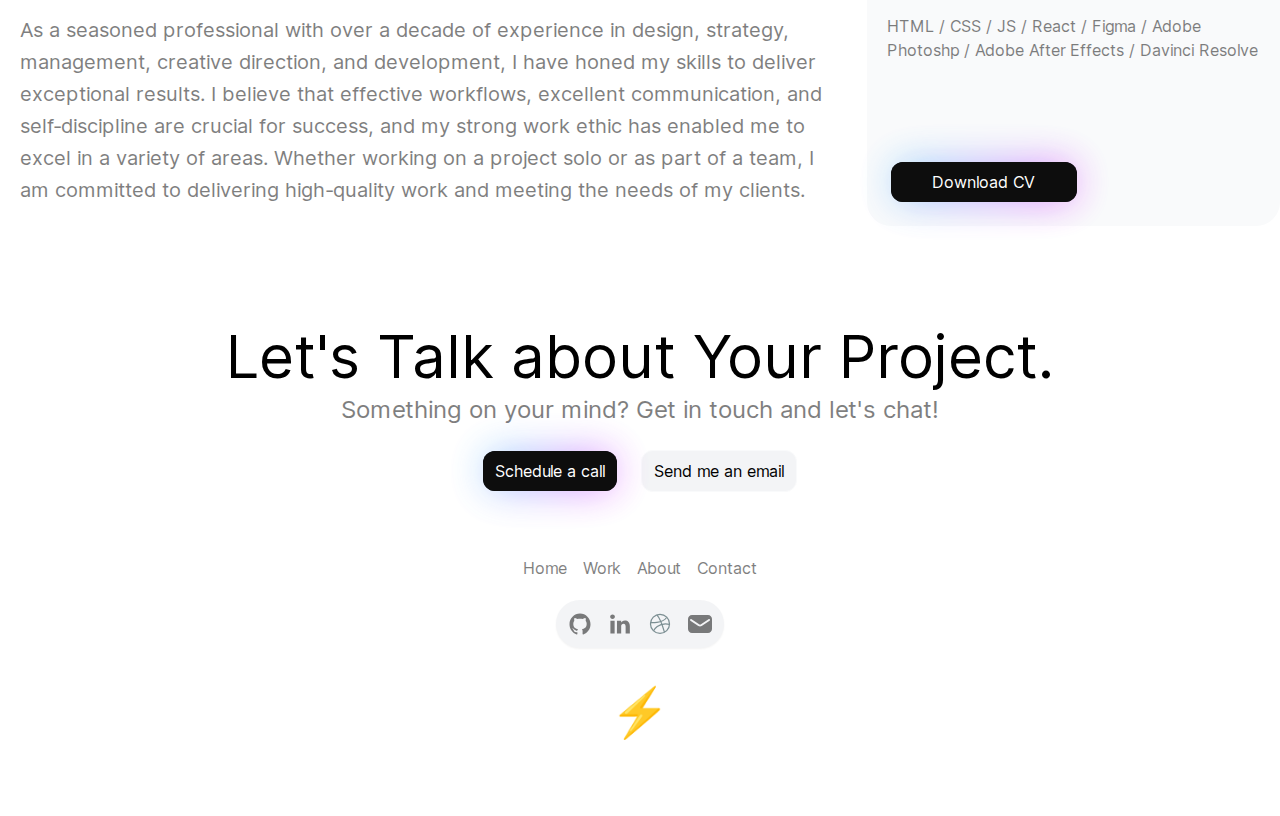
==== commit a5e491dd: "youtube link added" ====
--- a/index.html
+++ b/index.html
@@ -648,7 +648,11 @@
                 /></a>
               </ul>
             </div>
-            <div class="text-5xl my-10 cursor-pointer">⚡</div>
+            <div class="parent">
+              <a href="https://www.youtube.com/shorts/8c8lnGfOBf4">
+                <div class="text-5xl my-10 cursor-pointer">⚡</div>
+              </a>
+            </div>
           </div>
         </div>
       </main>
